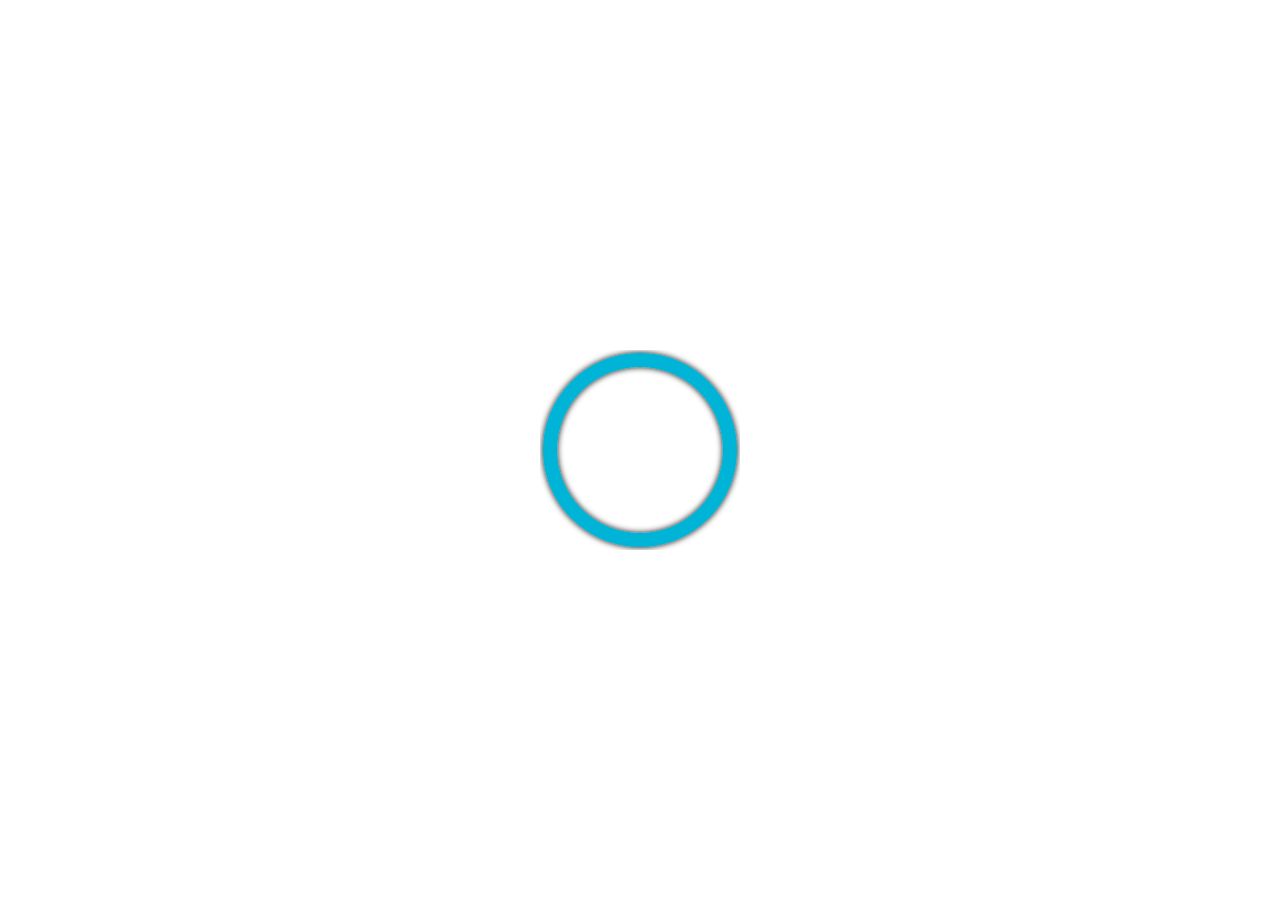
==== index.html @ c0bdaa7f "first commit" ====
<!DOCTYPE html>
<html lang="en">
<head>
    <meta charset="UTF-8">
    <meta name="viewport" content="width=device-width, initial-scale=1.0">
    <title>Loading</title>
    <style>
        /* From Uiverse.io by nima-mollazadeh */ 
.loader {
  width: 200px;
  height: 200px;
  position: absolute;
  top: 50%;
  left: 50%;
  transform: translate(-50%, -50%);
}

@keyframes animation {
  0% {
    stroke-dasharray: 1 98;
    stroke-dashoffset: -105;
  }
  50% {
    stroke-dasharray: 80 10;
    stroke-dashoffset: -160;
  }
  100% {
    stroke-dasharray: 1 98;
    stroke-dashoffset: -300;
  }
}

#spinner {
  transform-origin: center;
  animation-name: animation;
  animation-duration: 1.2s;
  animation-timing-function: cubic-bezier;
  animation-iteration-count: infinite;
}

    </style>
</head>
<body>
    <!-- From Uiverse.io by nima-mollazadeh --> 
<div class="loader">
    <svg viewBox="0 0 100 100">
      <defs>
        <filter id="shadow">
          <fedropshadow
            flood-color="#000"
            stdDeviation="1.5"
            dy="0"
            dx="0"
          ></fedropshadow>
        </filter>
      </defs>
      <circle
        r="45"
        cy="50"
        cx="50"
        style="fill:transparent;stroke:#00b4d8;stroke-width: 7px;stroke-linecap: round;filter:url(#shadow);"
        id="spinner"
      ></circle>
    </svg>
  </div>  
</body>
</html>
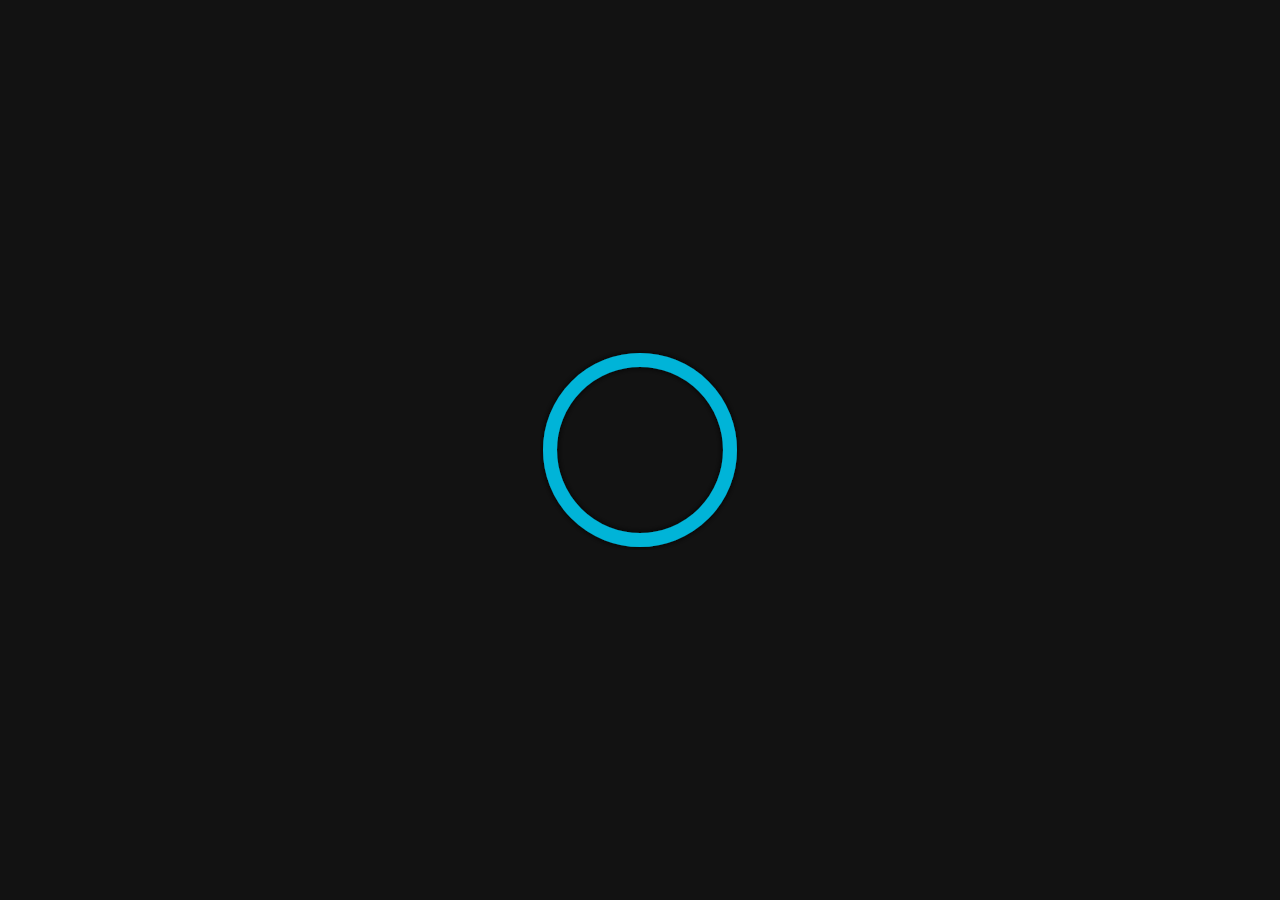
==== commit 85b2aee4: "Update index.html" ====
--- a/index.html
+++ b/index.html
@@ -6,6 +6,12 @@
     <title>Loading</title>
     <style>
         /* From Uiverse.io by nima-mollazadeh */ 
+body {
+        background-color: #121212; /* Dark theme background */
+        color: #ffffff; /*  text is visible on dark background */
+        margin: 0;
+        padding: 0;
+    }
 .loader {
   width: 200px;
   height: 200px;
@@ -64,4 +70,4 @@
     </svg>
   </div>  
 </body>
-</html>+</html>
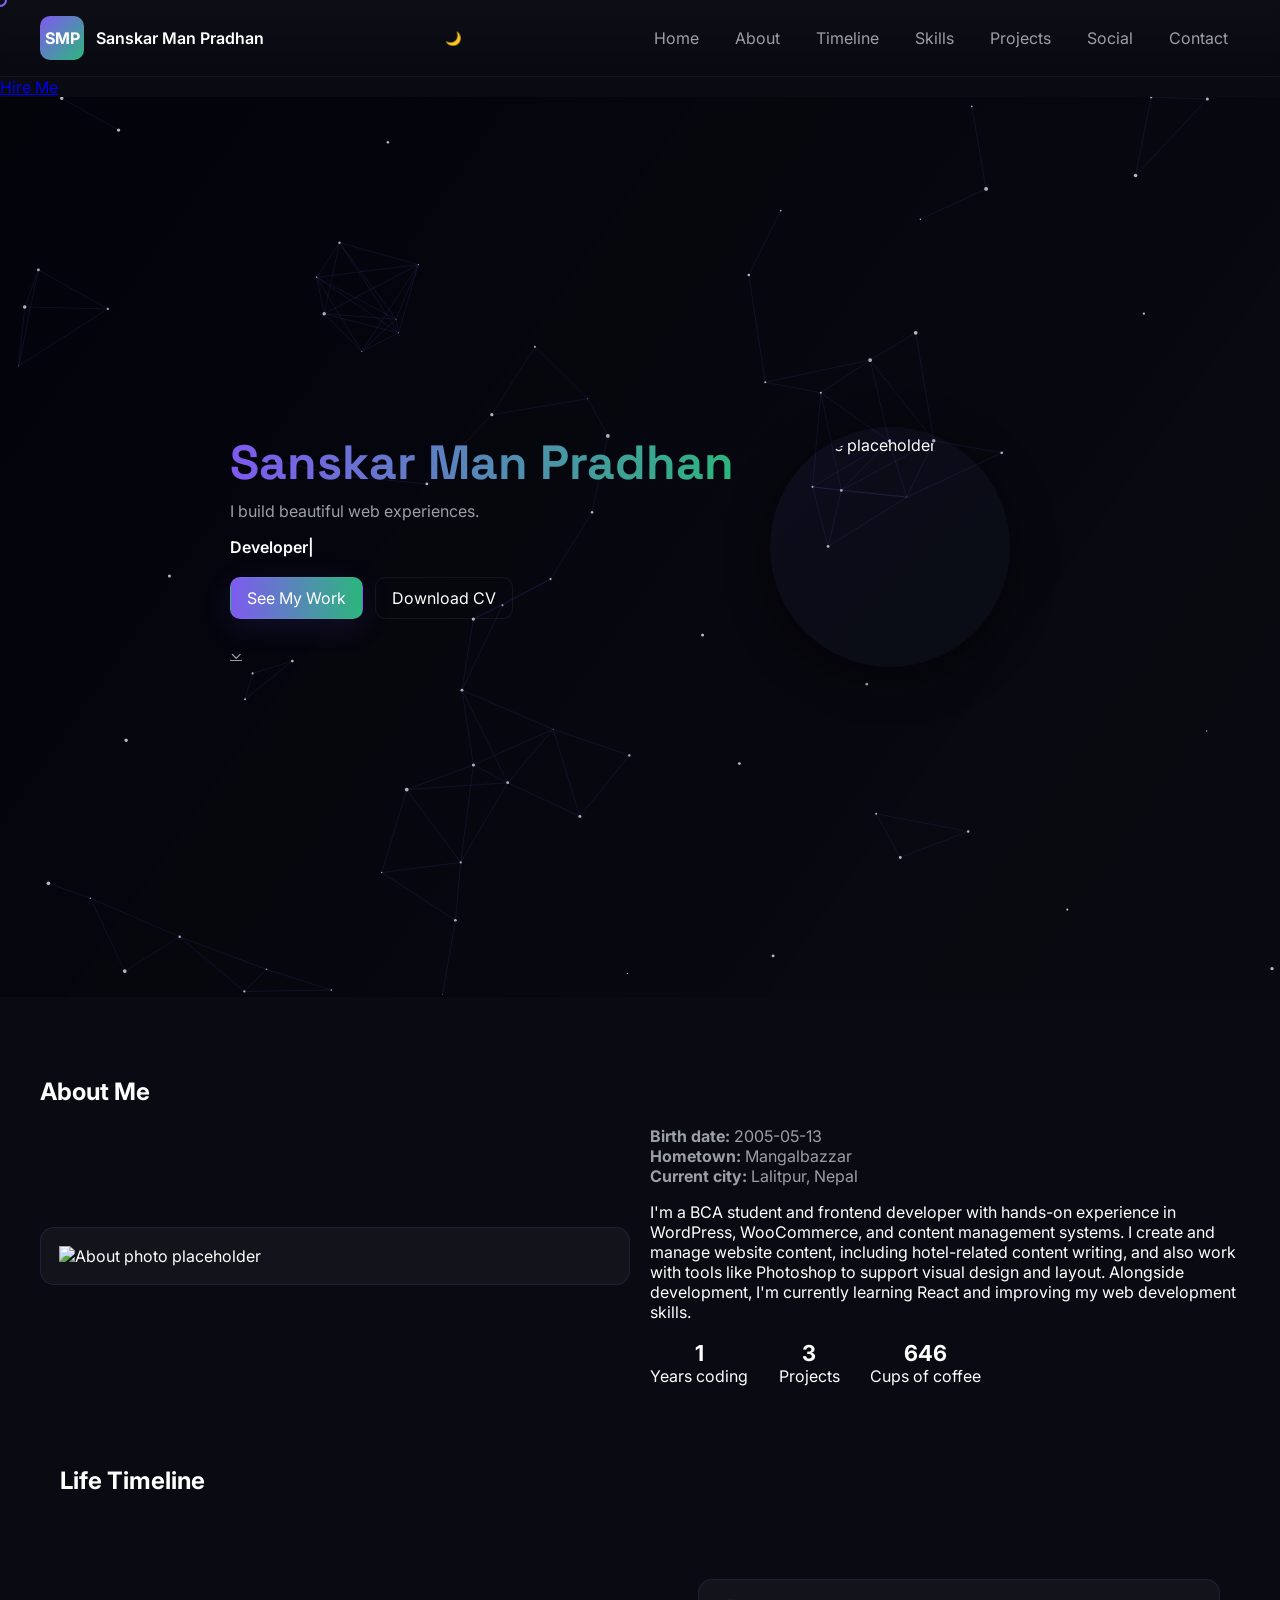
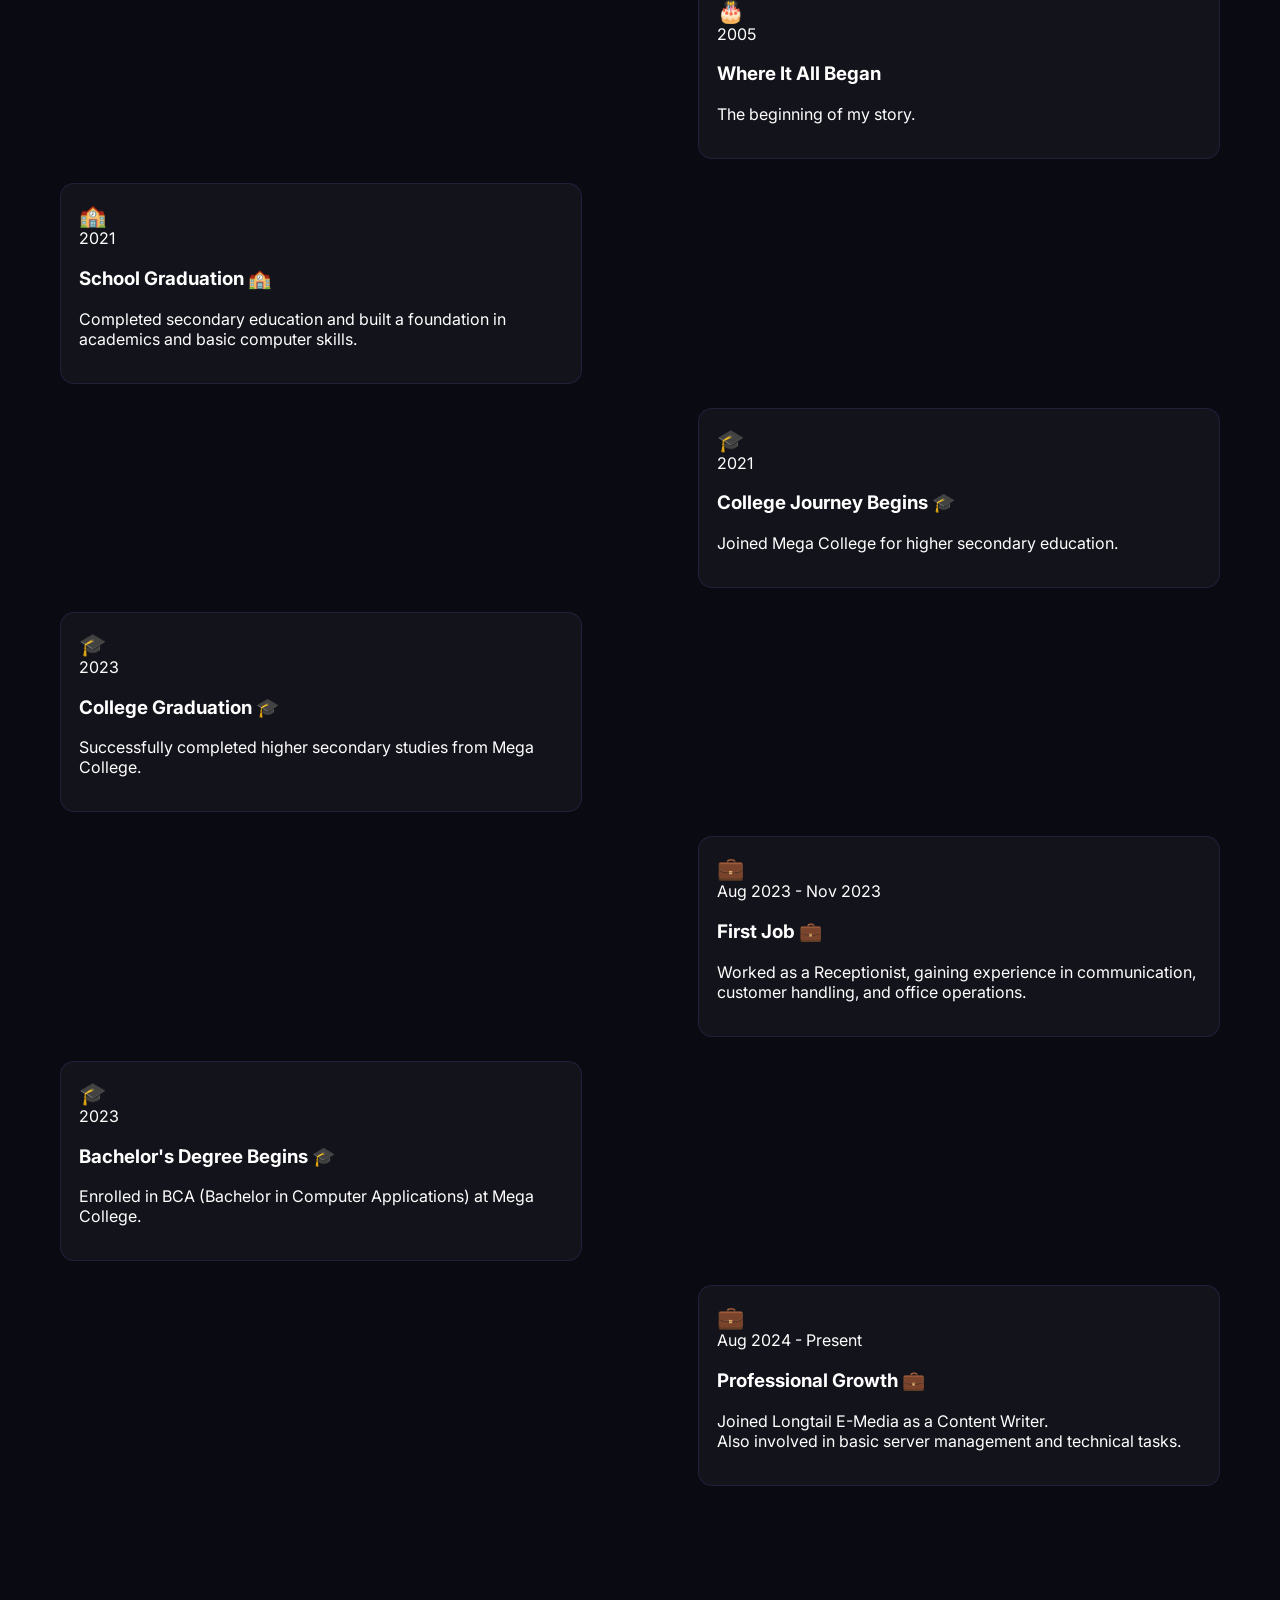
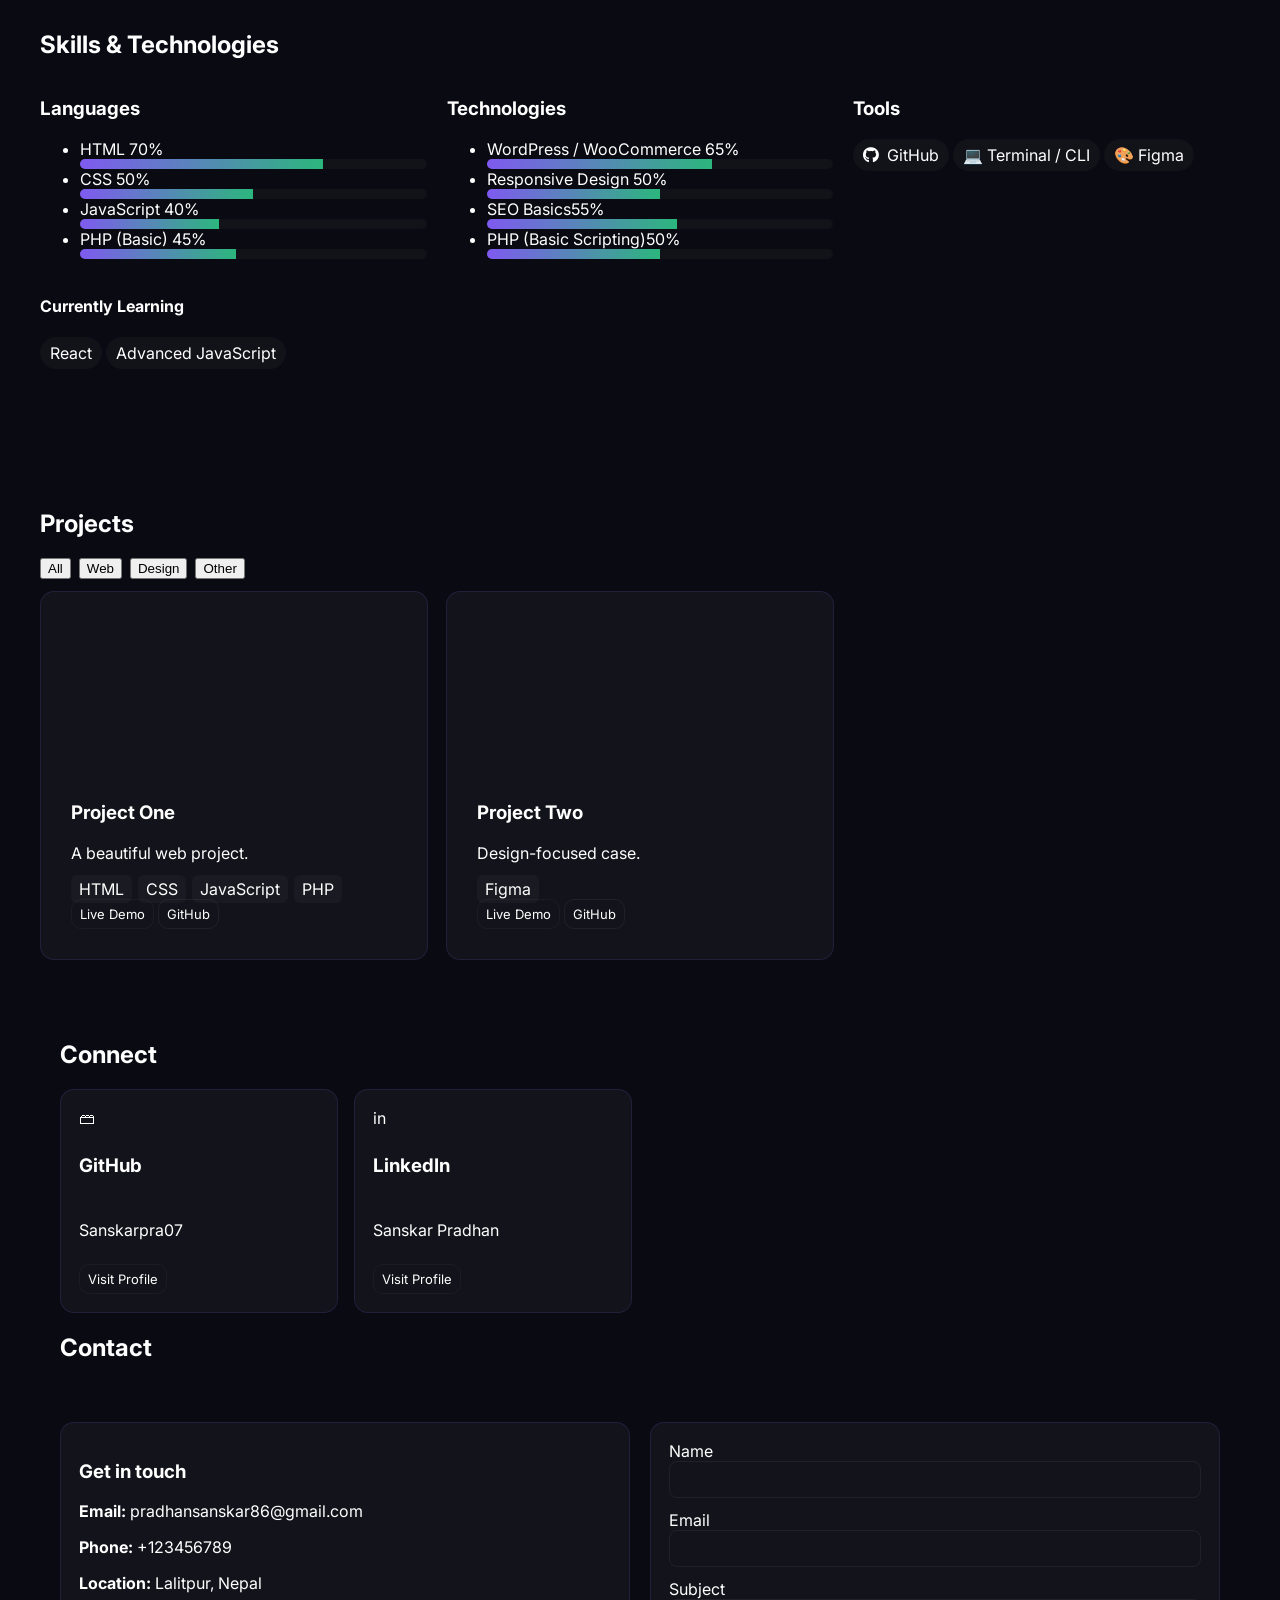
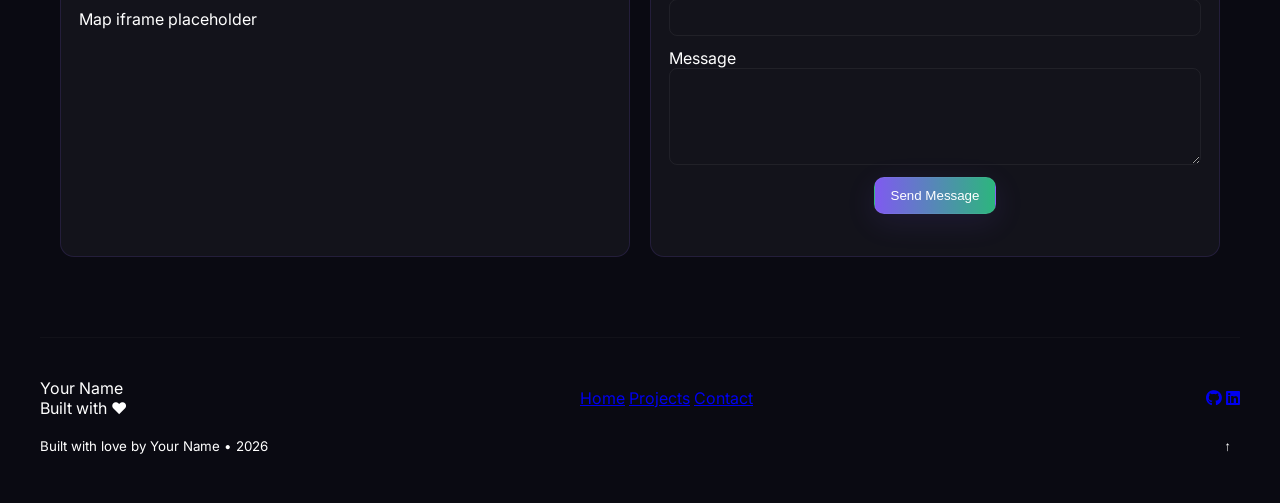
==== commit ea707189: "first commit" ====
--- a/index.html
+++ b/index.html
@@ -1,73 +1,452 @@
-<!DOCTYPE html>
+<!doctype html>
 <html lang="en">
 <head>
-    <meta charset="UTF-8">
-    <meta name="viewport" content="width=device-width, initial-scale=1.0">
-    <title>Loading</title>
-    <style>
-        /* From Uiverse.io by nima-mollazadeh */ 
-body {
-        background-color: #121212; /* Dark theme background */
-        color: #ffffff; /*  text is visible on dark background */
-        margin: 0;
-        padding: 0;
-    }
-.loader {
-  width: 200px;
-  height: 200px;
-  position: absolute;
-  top: 50%;
-  left: 50%;
-  transform: translate(-50%, -50%);
-}
-
-@keyframes animation {
-  0% {
-    stroke-dasharray: 1 98;
-    stroke-dashoffset: -105;
-  }
-  50% {
-    stroke-dasharray: 80 10;
-    stroke-dashoffset: -160;
-  }
-  100% {
-    stroke-dasharray: 1 98;
-    stroke-dashoffset: -300;
-  }
-}
-
-#spinner {
-  transform-origin: center;
-  animation-name: animation;
-  animation-duration: 1.2s;
-  animation-timing-function: cubic-bezier;
-  animation-iteration-count: infinite;
-}
-
-    </style>
+	<meta charset="utf-8" />
+	<meta name="viewport" content="width=device-width, initial-scale=1" />
+	<title>Portfolio — Sanskar Man Pradhan</title>
+	<meta name="description" content="Personal portfolio — replace with your own description" />
+	<!-- Google Fonts -->
+	<link rel="preconnect" href="https://fonts.googleapis.com">
+	<link rel="preconnect" href="https://fonts.gstatic.com" crossorigin>
+	<link href="https://fonts.googleapis.com/css2?family=Inter:wght@300;400;600;700&family=Space+Grotesk:wght@600;700&display=swap" rel="stylesheet">
+	<!-- Font Awesome (icons) -->
+	<link rel="stylesheet" href="https://cdnjs.cloudflare.com/ajax/libs/font-awesome/6.5.0/css/all.min.css" integrity="" crossorigin="anonymous" />
+	<!-- Main stylesheet -->
+	<link rel="stylesheet" href="css/style.css">
+	<meta name="theme-color" content="#0a0a12">
 </head>
-<body>
-    <!-- From Uiverse.io by nima-mollazadeh --> 
-<div class="loader">
-    <svg viewBox="0 0 100 100">
-      <defs>
-        <filter id="shadow">
-          <fedropshadow
-            flood-color="#000"
-            stdDeviation="1.5"
-            dy="0"
-            dx="0"
-          ></fedropshadow>
-        </filter>
-      </defs>
-      <circle
-        r="45"
-        cy="50"
-        cx="50"
-        style="fill:transparent;stroke:#00b4d8;stroke-width: 7px;stroke-linecap: round;filter:url(#shadow);"
-        id="spinner"
-      ></circle>
-    </svg>
-  </div>  
+<body class="theme-dark">
+	<!-- Skip link for accessibility -->
+	<a class="skip-link" href="#main">Skip to main content</a>
+
+	<!-- Page loader: animated logo -->
+	<!-- TODO: Replace logo animation if desired -->
+	<div id="page-loader" aria-hidden="false">
+		<div class="loader-inner">
+			<div class="logo">SMP</div>
+			<div class="loader-dot"></div>
+		</div>
+	</div>
+
+	<!-- Top scroll progress bar -->
+	<div id="scroll-progress" aria-hidden="true"></div>
+
+	<!-- === NAVBAR === -->
+	<!-- HTML comment placeholders below show text to replace -->
+	<header id="site-header" class="nav-blur" role="banner">
+		<nav class="navbar container" aria-label="Primary navigation">
+			<a href="#home" class="brand" aria-label="Homepage">
+				<span class="brand-initials">SMP</span>
+				<span class="brand-name">Sanskar Man Pradhan</span>
+			</a>
+			<button id="theme-toggle" class="icon-btn" aria-label="Toggle theme">🌙</button>
+			<button id="hamburger" class="hamburger" aria-label="Open menu" aria-expanded="false">
+				<span></span><span></span><span></span>
+			</button>
+			<ul class="nav-links" id="nav-links">
+				<li><a href="#home">Home</a></li>
+				<li><a href="#about">About</a></li>
+				<li><a href="#timeline">Timeline</a></li>
+				<li><a href="#skills">Skills</a></li>
+				<li><a href="#projects">Projects</a></li>
+				<li><a href="#social">Social</a></li>
+				<li><a href="#contact">Contact</a></li>
+			</ul>
+		</nav>
+	</header>
+
+	<!-- Floating hire-me button -->
+	<a id="hire-me" class="hire-me" href="#contact" aria-label="Hire me">Hire Me</a>
+
+	<!-- Custom cursor elements (desktop only) -->
+	<div id="cursor" aria-hidden="true"></div>
+	<div id="cursor-trail" aria-hidden="true"></div>
+
+	<!-- === HERO SECTION === -->
+	<main id="main">
+	<section id="home" class="hero-section" aria-labelledby="hero-heading">
+		<!-- Canvas background for particles/constellation -->
+		<canvas id="bg-canvas" aria-hidden="true"></canvas>
+
+		<div class="hero-inner container">
+			<div class="hero-left">
+				<h1 id="hero-heading" class="hero-title">
+					<span class="gradient-text">Sanskar Man Pradhan</span>
+				</h1>
+				<p class="hero-tagline">
+					I build beautiful web experiences.
+				</p>
+
+				<div class="typewriter" aria-hidden="false">
+					<span id="typewriter-text"></span><span class="cursor-blink">|</span>
+					<!-- TODO: Replace rotating taglines in js/main.js -->
+				</div>
+
+				<div class="hero-ctas">
+					<a class="btn primary" href="#projects">See My Work</a>
+					<a class="btn ghost" href="assets/CV-placeholder.pdf" download>Download CV</a>
+				</div>
+
+				<a href="#about" class="scroll-down" aria-label="Scroll down">
+					<span class="chev">⌄</span>
+				</a>
+			</div>
+
+			<aside class="hero-right">
+				<div class="profile-photo" role="img" aria-label="Profile photo">
+					<img src="assets/profile-photo.jpg" alt="Profile placeholder" loading="lazy" width="240" height="240">
+				</div>
+			</aside>
+		</div>
+	</section>
+
+	<!-- === ABOUT ME === -->
+	<!-- Add a comment above this section to indicate placeholders -->
+	<section id="about" class="about-section container fade-in-up" aria-labelledby="about-heading">
+		<!-- ABOUT SECTION -->
+		<h2 id="about-heading">About Me</h2>
+		<div class="about-grid">
+			<div class="about-photo glass">
+				<img src="assets/about-photo.jpg" alt="About photo placeholder" loading="lazy" width="400" height="400">
+			</div>
+			<div class="about-content">
+				<ul class="about-meta">
+					<li><strong>Birth date:</strong> 2005-05-13</li>
+					<li><strong>Hometown:</strong> Mangalbazzar</li>
+					<li><strong>Current city:</strong> Lalitpur, Nepal</li>
+				</ul>
+				<p class="about-paragraph">
+					I'm a BCA student and frontend developer with hands-on experience in WordPress, WooCommerce, and content management systems. I create and manage website content, including hotel-related content writing, and also work with tools like Photoshop to support visual design and layout. Alongside development, I'm currently learning React and improving my web development skills.
+				</p>
+
+				<div class="fun-facts">
+					<div class="stat">
+						<div class="count" data-target="1">0</div>
+						<div class="label">Years coding</div>
+					</div>
+					<div class="stat">
+						<div class="count" data-target="3">0</div>
+						<div class="label">Projects</div>
+					</div>
+					<div class="stat">
+						<div class="count" data-target="999">0</div>
+						<div class="label">Cups of coffee</div>
+					</div>
+				</div>
+			</div>
+		</div>
+	</section>
+
+	<!-- === LIFE TIMELINE === -->
+	<section id="timeline" class="timeline-section container fade-in-up" aria-labelledby="timeline-heading">
+		<h2 id="timeline-heading">Life Timeline</h2>
+		<div class="timeline">
+			<!-- Each .timeline-item alternates left/right -->
+			<div class="timeline-line" aria-hidden="true"></div>
+
+			<article class="timeline-item left">
+				<div class="timeline-card glass">
+					<div class="icon">🎂</div>
+					<time>2005</time>
+					<h3>Where It All Began</h3>
+					<p>The beginning of my story.</p>
+				</div>
+			</article>
+
+			<article class="timeline-item right">
+				<div class="timeline-card glass">
+					<div class="icon">🏫</div>
+					<time>2021</time>
+					<h3>School Graduation 🏫</h3>
+					<p>Completed secondary education and built a foundation in academics and basic computer skills.</p>
+				</div>
+			</article>
+
+			<article class="timeline-item left">
+				<div class="timeline-card glass">
+					<div class="icon">🎓</div>
+					<time>2021</time>
+					<h3>College Journey Begins 🎓</h3>
+					<p>Joined Mega College for higher secondary education.</p>
+				</div>
+			</article>
+
+			<article class="timeline-item right">
+				<div class="timeline-card glass">
+					<div class="icon">🎓</div>
+					<time>2023</time>
+					<h3>College Graduation 🎓</h3>
+					<p>Successfully completed higher secondary studies from Mega College.</p>
+				</div>
+			</article>
+
+			<article class="timeline-item left">
+				<div class="timeline-card glass">
+					<div class="icon">💼</div>
+					<time>Aug 2023 - Nov 2023</time>
+					<h3>First Job 💼</h3>
+					<p>Worked as a Receptionist, gaining experience in communication, customer handling, and office operations.</p>
+				</div>
+			</article>
+
+			<article class="timeline-item right">
+				<div class="timeline-card glass">
+					<div class="icon">🎓</div>
+					<time>2023</time>
+					<h3>Bachelor's Degree Begins 🎓</h3>
+					<p>Enrolled in BCA (Bachelor in Computer Applications) at Mega College.</p>
+				</div>
+			</article>
+
+			<article class="timeline-item left">
+				<div class="timeline-card glass">
+					<div class="icon">💼</div>
+					<time>Aug 2024 - Present</time>
+					<h3>Professional Growth 💼</h3>
+					<p>Joined Longtail E-Media as a Content Writer.<br />
+Also involved in basic server management and technical tasks.</p>
+				</div>
+			</article>
+		</div>
+	</section>
+
+	<!-- === SKILLS & TECHNOLOGIES === -->
+	<section id="skills" class="skills-section container fade-in-up" aria-labelledby="skills-heading">
+	<h2 id="skills-heading">Skills & Technologies</h2>
+
+	<div class="skills-grid">
+		<!-- Languages -->
+		<div class="skills-group">
+			<h3>Languages</h3>
+			<ul class="skill-list">
+				<li>
+					<div class="skill-name">HTML <span class="skill-percent">70%</span></div>
+					<div class="skill-bar" data-percent="70"><div class="skill-bar-fill"></div></div>
+				</li>
+				<li>
+					<div class="skill-name">CSS <span class="skill-percent">50%</span></div>
+					<div class="skill-bar" data-percent="50"><div class="skill-bar-fill"></div></div>
+				</li>
+				<li>
+					<div class="skill-name">JavaScript <span class="skill-percent">40%</span></div>
+					<div class="skill-bar" data-percent="40"><div class="skill-bar-fill"></div></div>
+				</li>
+				<li>
+					<div class="skill-name">PHP (Basic) <span class="skill-percent">45%</span></div>
+					<div class="skill-bar" data-percent="45"><div class="skill-bar-fill"></div></div>
+				</li>
+			</ul> 
+		</div>
+
+		<!-- Technologies -->
+		<div class="skills-group">
+			<h3>Technologies</h3>
+			<ul class="skill-list">
+				<li>
+					<div class="skill-name">WordPress / WooCommerce <span class="skill-percent">65%</span></div>
+					<div class="skill-bar" data-percent="65"><div class="skill-bar-fill"></div></div>
+				</li>
+				<li>
+					<div class="skill-name">Responsive Design <span class="skill-percent">50%</span></div>
+					<div class="skill-bar" data-percent="50"><div class="skill-bar-fill"></div></div>
+				</li>
+				<li>
+					<div class="skill-name">SEO Basics<span class="skill-percent">55%</span></div>
+					<div class="skill-bar" data-percent="55"><div class="skill-bar-fill"></div></div>
+				</li>
+				<li>
+					<div class="skill-name">PHP (Basic Scripting)<span class="skill-percent">50%</span></div>
+					<div class="skill-bar" data-percent="50"><div class="skill-bar-fill"></div></div>
+				</li>
+			</ul>
+		</div>
+
+		<!-- Tools -->
+		<div class="skills-group">
+			<h3>Tools</h3>
+			<div class="tool-badges">
+				<span class="badge"><i class="fa-brands fa-github"></i> GitHub</span>
+				<span class="badge">💻 Terminal / CLI</span>
+				<span class="badge">🎨 Figma</span>
+			</div>
+		</div>
+	</div>
+
+	<!-- Learning -->
+	<div class="learning-row">
+		<h4>Currently Learning</h4>
+		<div class="learning-badges">
+			<span class="badge learning">React</span>
+			<span class="badge learning">Advanced JavaScript</span>
+		</div>
+	</div>
+</section>
+
+	<!-- === PROJECTS / WORK === -->
+	<section id="projects" class="projects-section container fade-in-up" aria-labelledby="projects-heading">
+		<h2 id="projects-heading">Projects</h2>
+		<div class="project-filters">
+			<button class="filter active" data-filter="all">All</button>
+			<button class="filter" data-filter="web">Web</button>
+			<button class="filter" data-filter="design">Design</button>
+			<button class="filter" data-filter="other">Other</button>
+		</div>
+		<div class="projects-grid">
+			<!-- Project card template -->
+			<article class="project-card glass" data-category="web">
+				<div class="thumb" style="background-image: url('assets/thumb1.jpg')" role="img" aria-label="Project thumbnail"></div>
+				<div class="project-body">
+					<h3>Project One</h3>
+					<p>A beautiful web project.</p>
+					<div class="tags"><span class="tag">HTML</span><span class="tag">CSS</span><span class="tag">JavaScript</span><span class="tag">PHP</span></div>
+					<div class="project-ctas">
+						<a class="btn small" href="#">Live Demo</a>
+						<a class="btn small ghost" href="#">GitHub</a>
+					</div>
+				</div>
+			</article>
+			<article class="project-card glass" data-category="design">
+				<div class="thumb" style="background-image: url('assets/thumb2.jpg')" role="img" aria-label="Project thumbnail"></div>
+				<div class="project-body">
+					<h3>Project Two</h3>
+					<p>Design-focused case.</p>
+					<div class="tags"><span class="tag">Figma</span></div>
+					<div class="project-ctas">
+						<a class="btn small" href="#">Live Demo</a>
+						<a class="btn small ghost" href="#">GitHub</a>
+					</div>
+				</div>
+			</article>
+			<!-- <article class="project-card glass" data-category="web">
+				<div class="thumb" style="background-image: url('assets/thumb3.jpg')" role="img" aria-label="Project thumbnail"></div>
+				<div class="project-body">
+					<h3>Project Three</h3>
+					<p>A cool interactive app.</p>
+					<div class="tags"><span class="tag">JS</span></div>
+					<div class="project-ctas">
+						<a class="btn small" href="#">Live Demo</a>
+						<a class="btn small ghost" href="#">GitHub</a>
+					</div>
+				</div>
+			</article> -->
+		</div>
+	</section>
+
+	<!-- === SOCIAL MEDIA & LINKS === -->
+	<section id="social" class="social-section container fade-in-up" aria-labelledby="social-heading">
+		<h2 id="social-heading">Connect</h2>
+		<div class="social-grid">
+			<article class="social-card glass">
+				<div class="icon">&#x1F5C3;</div>
+				<h3>GitHub</h3>
+				<p>Sanskarpra07</p>
+				<a class="btn small" href="https://github.com/Sanskarpra07" target="_blank">Visit Profile</a>
+			</article>
+			<article class="social-card glass">
+				<div class="icon">in</div>
+				<h3>LinkedIn</h3>
+				<p>Sanskar Pradhan</p>
+				<a class="btn small" href="https://www.linkedin.com/in/sanskar-pradhan-246622282/">Visit Profile</a>
+			</article>
+			<!-- <article class="social-card glass">
+				<div class="icon">🐦</div>
+				<h3>Twitter/X</h3>
+				<p>@yourhandle</p>
+				<a class="btn small" href="#">Visit Profile</a>
+			</article> -->
+			<!-- <article class="social-card glass qr">
+				<div class="qr-placeholder">QR</div>
+				<h3>Scan to connect</h3>
+				<p>Open QR with your phone.</p>
+			</article> -->
+		</div>
+	</section>
+
+	<!-- === TESTIMONIALS === -->
+	<!-- <section id="testimonials" class="testimonials-section container fade-in-up" aria-labelledby="testimonials-heading">
+		<h2 id="testimonials-heading">Testimonials</h2>
+		<div class="carousel" aria-roledescription="carousel">
+			<div class="slides">
+				<div class="slide active glass">
+					<p class="quote">“An amazing collaborator.”</p>
+					<div class="who">— Jane Doe, Designer</div>
+				</div>
+				<div class="slide glass">
+					<p class="quote">“Reliable and talented.”</p>
+					<div class="who">— John Smith, CTO</div>
+				</div>
+				<div class="slide glass">
+					<p class="quote">“Delivers exceptional results.”</p>
+					<div class="who">— Alex Lee, PM</div>
+				</div>
+			</div>
+			<div class="carousel-dots" role="tablist"></div>
+		</div>
+	</section> -->
+
+	<!-- === CONTACT SECTION === -->
+	<section id="contact" class="contact-section container fade-in-up" aria-labelledby="contact-heading">
+		<h2 id="contact-heading">Contact</h2>
+		<div class="contact-grid">
+			<div class="contact-details glass">
+				<h3>Get in touch</h3>
+				<p><strong>Email:</strong> pradhansanskar86@gmail.com</p>
+				<p><strong>Phone:</strong> +123456789</p>
+				<p><strong>Location:</strong> Lalitpur, Nepal</p>
+				<div class="map-placeholder"> Map iframe placeholder</div>
+			</div>
+
+			<form id="contact-form" class="contact-form glass" novalidate>
+				<div class="form-row">
+					<label for="name">Name</label>
+					<input id="name" name="name" type="text" required>
+				</div>
+				<div class="form-row">
+					<label for="email">Email</label>
+					<input id="email" name="email" type="email" required>
+				</div>
+				<div class="form-row">
+					<label for="subject">Subject</label>
+					<input id="subject" name="subject" type="text">
+				</div>
+				<div class="form-row">
+					<label for="message">Message</label>
+					<textarea id="message" name="message" rows="5" required></textarea>
+				</div>
+				<div class="form-row form-actions">
+					<button type="submit" class="btn primary">Send Message</button>
+					<div id="form-status" role="status" aria-live="polite"></div>
+				</div>
+			</form>
+		</div>
+	</section>
+
+	<!-- === FOOTER === -->
+	<footer class="site-footer container" role="contentinfo">
+		<div class="footer-inner">
+			<div>
+				<div class="brand-footer">Your Name</div>
+				<div class="tagline">Built with ❤️</div>
+			</div>
+			<nav class="footer-nav" aria-label="Footer">
+				<a href="#home">Home</a>
+				<a href="#projects">Projects</a>
+				<a href="#contact">Contact</a>
+			</nav>
+			<div class="social-row">
+				<a href="#" aria-label="GitHub"><i class="fa-brands fa-github"></i></a>
+				<a href="#" aria-label="LinkedIn"><i class="fa-brands fa-linkedin"></i></a>
+			</div>
+		</div>
+		<div class="footer-bottom">
+			<small>Built with love by <!-- REPLACE: Your Name -->Your Name • <span id="year"></span></small>
+			<button id="back-to-top" class="icon-btn" aria-label="Back to top">↑</button>
+		</div>
+	</footer>
+
+	</main>
+
+	<!-- Scripts -->
+	<script src="js/main.js" defer></script>
 </body>
 </html>
--- a/css/style.css
+++ b/css/style.css
@@ -0,0 +1,167 @@
+/* === VARIABLES & BASE === */
+:root{
+  --bg:#0a0a12; /* deep space dark */
+  --accent-violet:#7f5af0; /* electric violet */
+  --accent-cyan:#2cb67d; /* neon cyan */
+  --muted:#9aa0a6;
+  --glass-bg: rgba(255,255,255,0.04);
+  --glass-border: rgba(127,90,240,0.15);
+  --text:#ffffff;
+  --radius:14px;
+  --container-max:1200px;
+  --space-sm:8px;
+  --space-md:16px;
+  --space-lg:32px;
+  --font-sans: 'Inter', system-ui, -apple-system, 'Segoe UI', Roboto, 'Helvetica Neue', Arial;
+  --font-head: 'Space Grotesk', var(--font-sans);
+}
+
+/* === RESET & LAYOUT === */
+*{box-sizing:border-box}
+html,body{height:100%}
+body{
+  margin:0;
+  font-family:var(--font-sans);
+  background:var(--bg);
+  color:var(--text);
+  -webkit-font-smoothing:antialiased;
+  -moz-osx-font-smoothing:grayscale;
+  scroll-behavior:smooth;
+}
+.container{max-width:var(--container-max);margin:0 auto;padding:0 20px}
+
+/* Accessibility skip link */
+.skip-link{position:absolute;left:-9999px;top:auto;width:1px;height:1px;overflow:hidden}
+.skip-link:focus{left:10px;top:10px;width:auto;height:auto;padding:8px 12px;background:#fff;color:#000;border-radius:6px}
+
+/* === PAGE LOADER === */
+#page-loader{position:fixed;inset:0;display:flex;align-items:center;justify-content:center;background:var(--bg);z-index:9999;transition:opacity .4s ease;}
+#page-loader .logo{font-family:var(--font-head);font-size:28px;color:var(--accent-violet);padding:18px;border-radius:12px;background:linear-gradient(135deg,rgba(127,90,240,0.12),rgba(44,182,125,0.06));box-shadow:0 6px 30px rgba(127,90,240,0.08)}
+
+/* === PROGRESS BAR === */
+#scroll-progress{position:fixed;top:0;left:0;height:4px;background:linear-gradient(90deg,var(--accent-violet),var(--accent-cyan));width:0;z-index:9998}
+
+/* === NAVBAR === */
+.navbar{display:flex;align-items:center;justify-content:space-between;padding:16px 0;position:relative}
+.brand{display:flex;align-items:center;gap:12px;text-decoration:none;color:var(--text)}
+.brand-initials{width:44px;height:44px;border-radius:10px;display:inline-flex;align-items:center;justify-content:center;background:linear-gradient(135deg,var(--accent-violet),var(--accent-cyan));color:#fff;font-weight:700}
+.brand-name{font-weight:600}
+.nav-links{list-style:none;display:flex;gap:12px;margin:0;padding:0}
+.nav-links a{color:var(--muted);text-decoration:none;padding:8px 12px;border-radius:8px}
+.nav-links a:hover{color:var(--text);background:rgba(255,255,255,0.02)}
+.hamburger{display:none;background:none;border:none;cursor:pointer}
+.icon-btn{background:none;border:1px solid transparent;color:var(--text);padding:8px;border-radius:10px}
+
+/* Navbar glass blur on scroll */
+.nav-blur{backdrop-filter: blur(8px);background:linear-gradient(180deg, rgba(255,255,255,0.02), transparent);border-bottom:1px solid rgba(255,255,255,0.03);position:sticky;top:0;z-index:50}
+
+/* === HERO === */
+.hero-section{position:relative;min-height:100vh;display:flex;align-items:center}
+#bg-canvas{position:absolute;inset:0;width:100%;height:100%;z-index:0}
+.hero-inner{position:relative;z-index:2;display:flex;gap:36px;align-items:center;padding:80px 0}
+.hero-left{flex:1}
+.hero-right{width:280px}
+.hero-title{font-family:var(--font-head);font-size:48px;margin:0}
+.gradient-text{background:linear-gradient(90deg,var(--accent-violet),var(--accent-cyan));-webkit-background-clip:text;background-clip:text;color:transparent}
+.hero-tagline{color:var(--muted);margin-top:8px}
+.typewriter{margin-top:12px;font-weight:600}
+.cursor-blink{opacity:1;animation:blink 1s steps(2,start) infinite}
+@keyframes blink{50%{opacity:0}}
+.hero-ctas{display:flex;gap:12px;margin-top:20px}
+.btn{display:inline-block;padding:10px 16px;border-radius:10px;text-decoration:none;color:var(--text);border:1px solid rgba(255,255,255,0.04)}
+.btn.primary{background:linear-gradient(90deg,var(--accent-violet),var(--accent-cyan));box-shadow:0 8px 30px rgba(127,90,240,0.12)}
+.btn.ghost{background:transparent;border:1px solid rgba(255,255,255,0.06)}
+.scroll-down{display:inline-flex;margin-top:24px;color:var(--muted)}
+
+.profile-photo{width:240px;height:240px;border-radius:50%;padding:8px;background:linear-gradient(135deg, rgba(127,90,240,0.06), rgba(44,182,125,0.03));display:flex;align-items:center;justify-content:center;box-shadow:0 10px 40px rgba(0,0,0,0.6)}
+.profile-photo img{width:100%;height:100%;object-fit:cover;border-radius:50%;display:block}
+
+/* === GLASS MOOD === */
+.glass{background:var(--glass-bg);border:1px solid var(--glass-border);border-radius:var(--radius);padding:18px}
+
+/* === ABOUT === */
+.about-section{padding:60px 0}
+.about-grid{display:grid;grid-template-columns:1fr 1fr;gap:20px;align-items:center}
+.about-meta{list-style:none;padding:0;margin:0 0 12px 0;color:var(--muted)}
+.fun-facts{display:flex;gap:16px;margin-top:18px}
+.stat{min-width:90px;text-align:center}
+.count{font-size:22px;font-weight:700}
+
+/* === TIMELINE === */
+.timeline{position:relative;padding:40px 0}
+.timeline-line{position:absolute;left:50%;top:0;width:4px;background:linear-gradient(180deg,var(--accent-violet),var(--accent-cyan));height:0;border-radius:4px;transform:translateX(-50%)}
+.timeline-item{position:relative;margin:24px 0;display:flex}
+.timeline-item.left{justify-content:flex-end}
+.timeline-item.right{justify-content:flex-start}
+.timeline-card{width:45%;padding:18px}
+.timeline-card .icon{font-size:22px}
+
+/* === SKILLS === */
+.skills-section{padding:60px 0}
+.skills-grid{display:grid;grid-template-columns:repeat(3,1fr);gap:20px}
+.skill-bar{background:rgba(255,255,255,0.03);height:10px;border-radius:999px;overflow:hidden}
+.skill-bar-fill{height:100%;width:0;background:linear-gradient(90deg,var(--accent-violet),var(--accent-cyan));transition:width 1s ease}
+.badge{display:inline-flex;align-items:center;gap:8px;background:rgba(255,255,255,0.03);padding:6px 10px;border-radius:999px}
+
+/* === PROJECTS === */
+.projects-section{padding:60px 0}
+.project-filters{display:flex;gap:8px;margin-bottom:12px}
+.projects-grid{display:grid;grid-template-columns:repeat(3,1fr);gap:18px}
+.project-card{overflow:hidden;display:flex;flex-direction:column;transition:transform .25s ease,box-shadow .25s ease}
+.project-card:hover{transform:translateY(-8px);box-shadow:0 20px 60px rgba(127,90,240,0.12)}
+.thumb{height:160px;background-size:cover;background-position:center}
+.project-body{padding:12px}
+
+/* === SOCIAL GRID === */
+.social-grid{display:grid;grid-template-columns:repeat(4,1fr);gap:16px}
+.social-card{padding:18px;display:flex;flex-direction:column;align-items:flex-start;gap:8px}
+.qr-placeholder{width:100%;height:140px;border-radius:8px;background:linear-gradient(135deg,rgba(255,255,255,0.03),transparent);display:flex;align-items:center;justify-content:center}
+
+/* === TESTIMONIALS === */
+.carousel{position:relative}
+.slides{display:flex;gap:16px;overflow:hidden}
+.slide{min-width:100%;padding:20px}
+.carousel-dots{display:flex;gap:8px;justify-content:center;margin-top:12px}
+
+/* === CONTACT === */
+.contact-grid{display:grid;grid-template-columns:1fr 1fr;gap:20px;padding:40px 0}
+.contact-form .form-row{margin-bottom:12px;display:flex;flex-direction:column}
+.contact-form input,.contact-form textarea{background:transparent;border:1px solid rgba(255,255,255,0.06);padding:10px;border-radius:8px;color:var(--text)}
+.form-actions{display:flex;gap:12px;align-items:center}
+
+/* === FOOTER === */
+.site-footer{padding:40px 0;margin-top:40px;border-top:1px solid rgba(255,255,255,0.03)}
+.footer-inner{display:flex;justify-content:space-between;align-items:center;gap:12px}
+.footer-bottom{display:flex;justify-content:space-between;align-items:center;margin-top:12px}
+
+/* === CURSOR & TRAIL === */
+#cursor{position:fixed;top:0;left:0;width:14px;height:14px;border-radius:50%;transform:translate(-50%,-50%);pointer-events:none;z-index:9999;background:transparent;border:2px solid var(--accent-violet);mix-blend-mode:screen}
+#cursor-trail{position:fixed;pointer-events:none;z-index:9998}
+
+/* === RESPONSIVE - MOBILE FIRST === */
+@media(min-width:700px){
+  .hamburger{display:none}
+}
+@media(max-width:899px){
+  .nav-links{display:none}
+  .hamburger{display:inline-flex}
+  .about-grid{grid-template-columns:1fr}
+  .projects-grid{grid-template-columns:repeat(2,1fr)}
+  .social-grid{grid-template-columns:repeat(2,1fr)}
+}
+@media(max-width:599px){
+  .projects-grid{grid-template-columns:1fr}
+  .skills-grid{grid-template-columns:1fr}
+  .hero-inner{flex-direction:column}
+  .hero-right{width:180px}
+}
+
+/* === ANIMATIONS (scroll fade-in) === */
+.fade-in-up{opacity:0;transform:translateY(12px);transition:opacity .6s ease,transform .6s ease}
+.in-view{opacity:1;transform:none}
+
+/* small helpers */
+.small{font-size:13px;padding:6px 8px}
+.tag{background:rgba(255,255,255,0.03);padding:4px 8px;border-radius:6px;margin-right:6px}
+
+/* end of file */
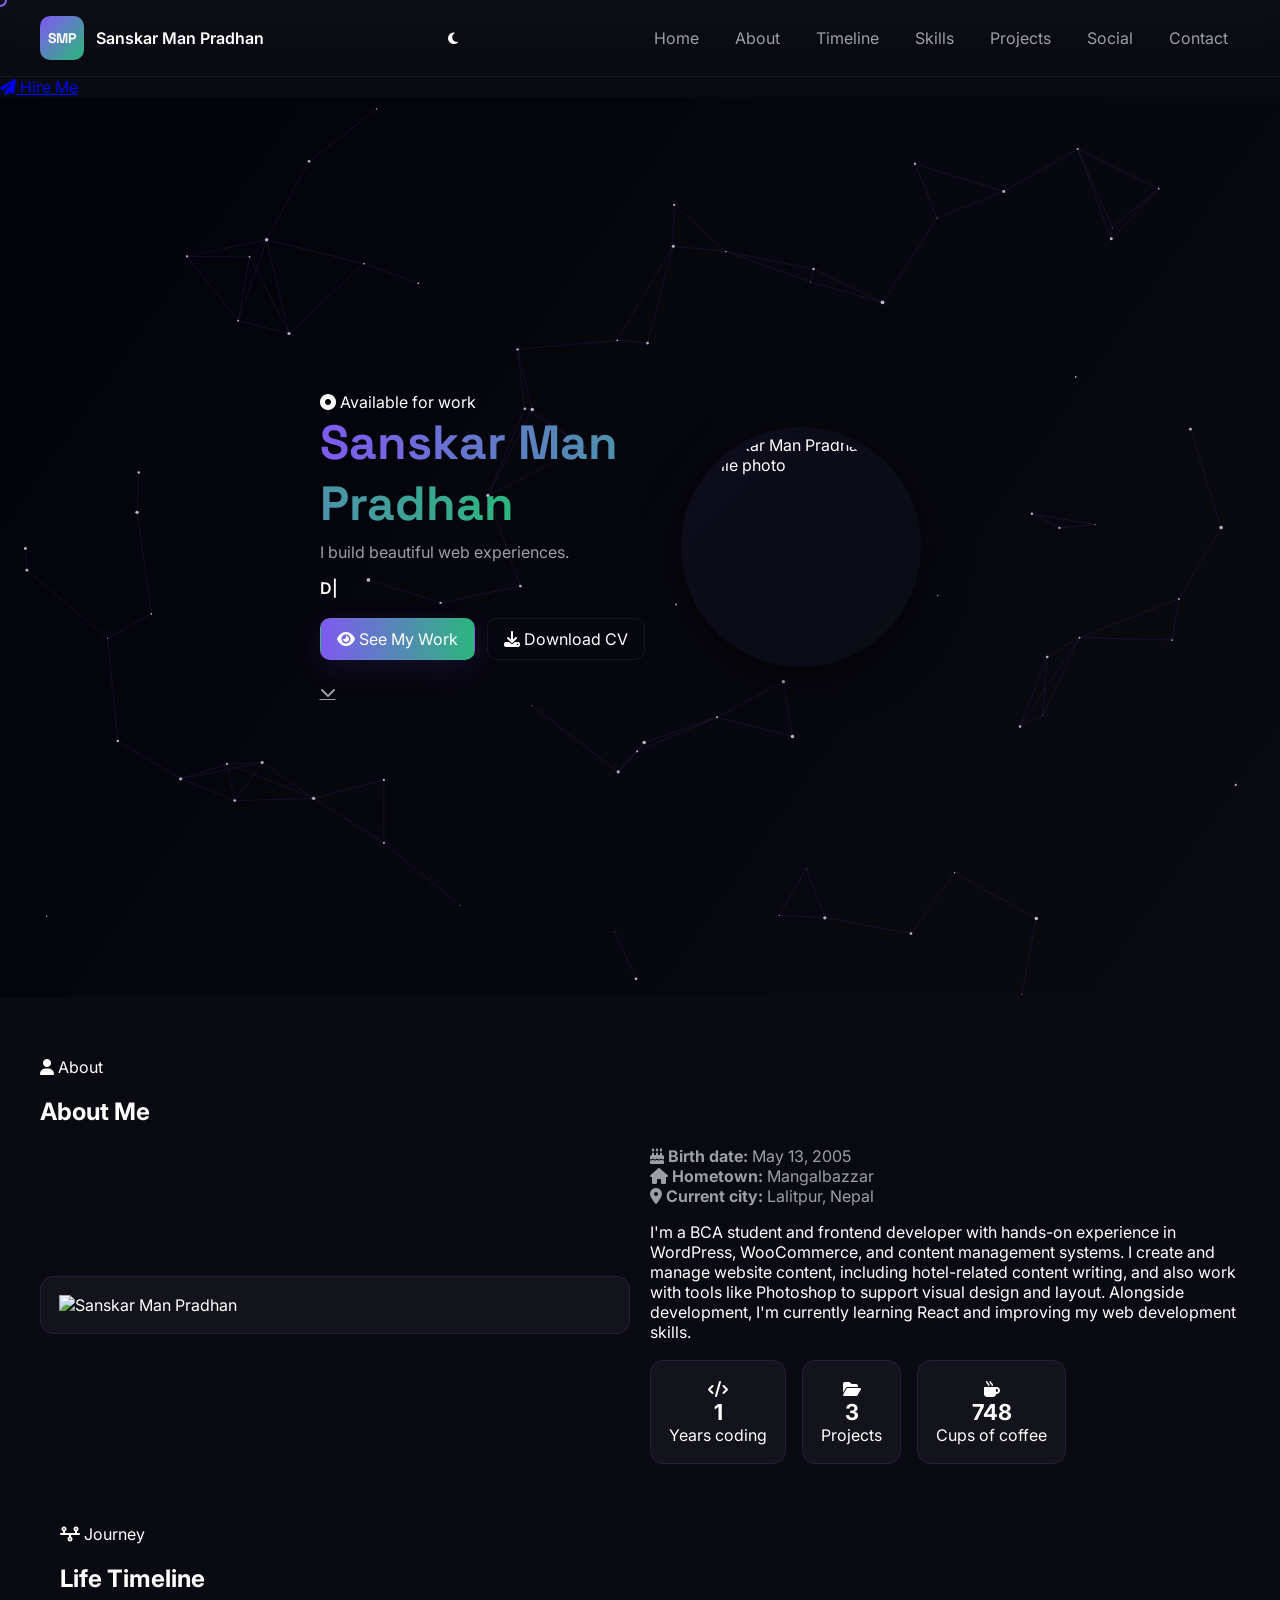
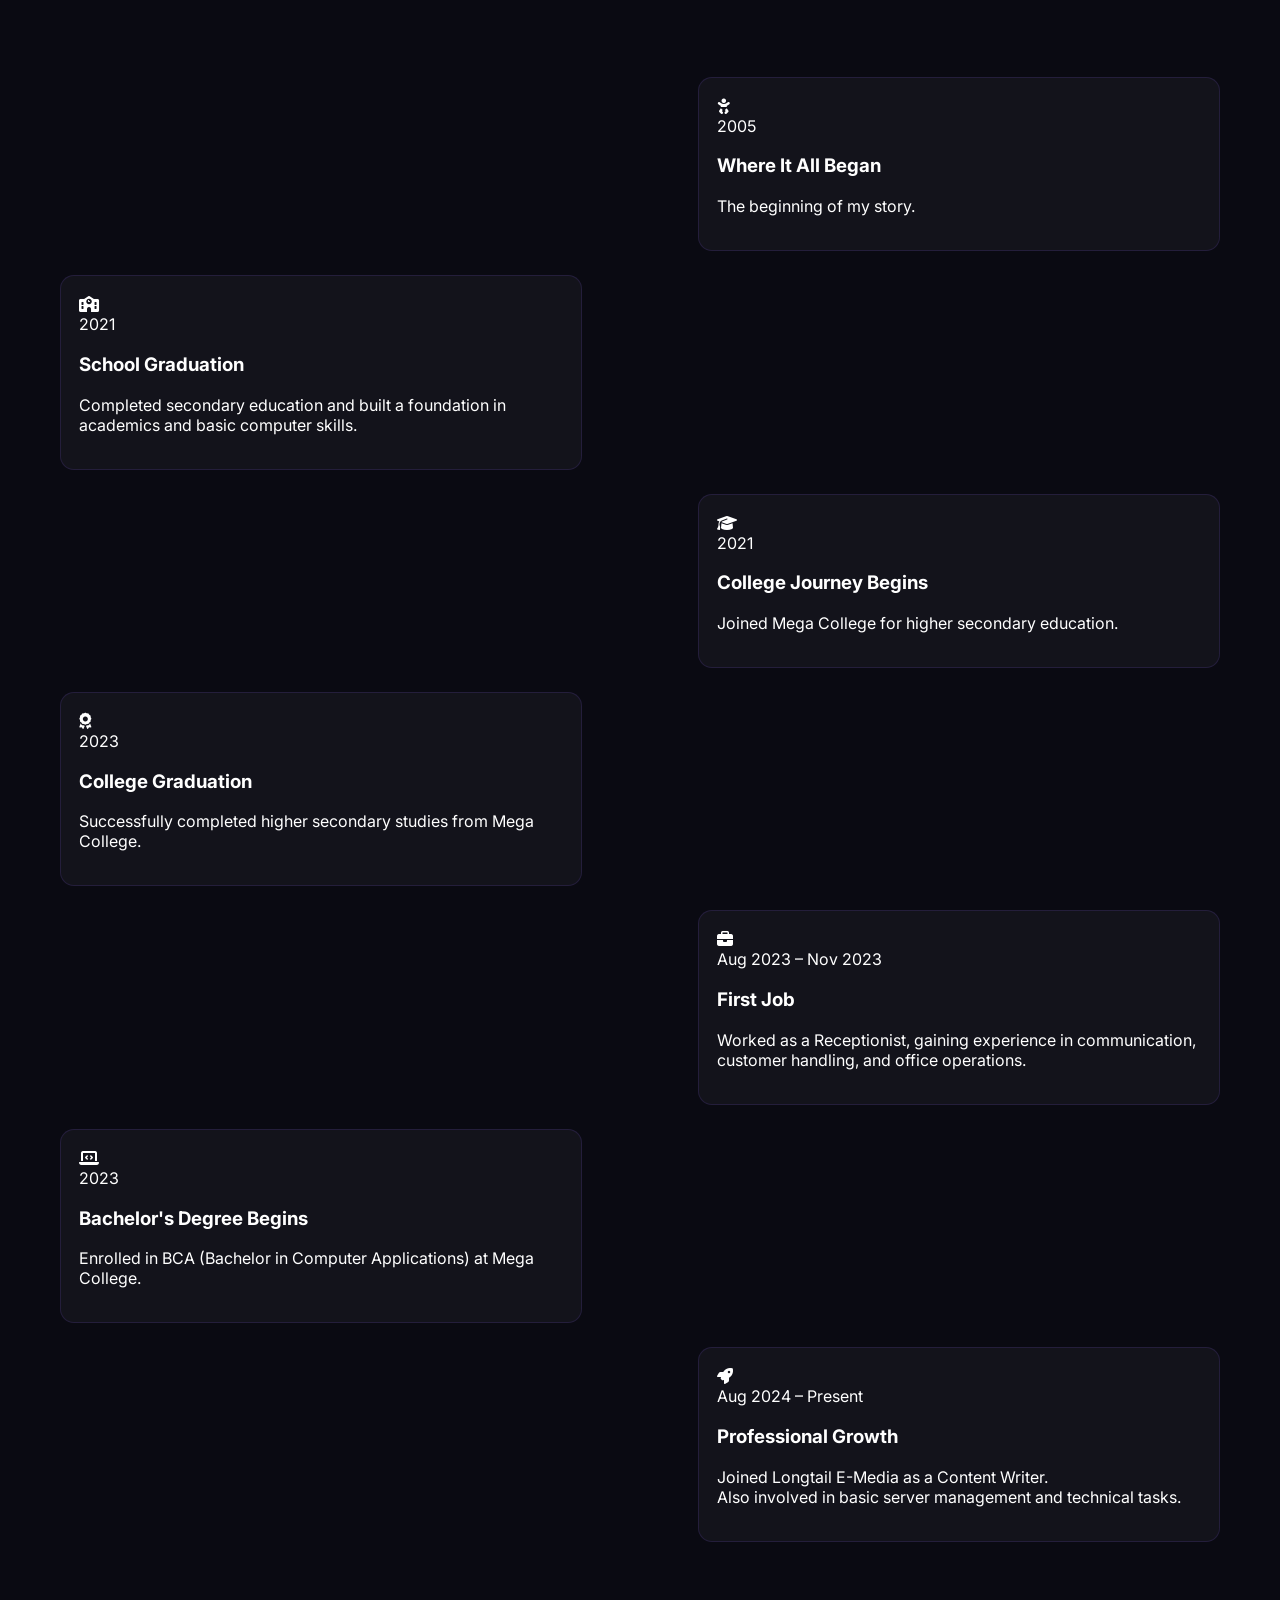
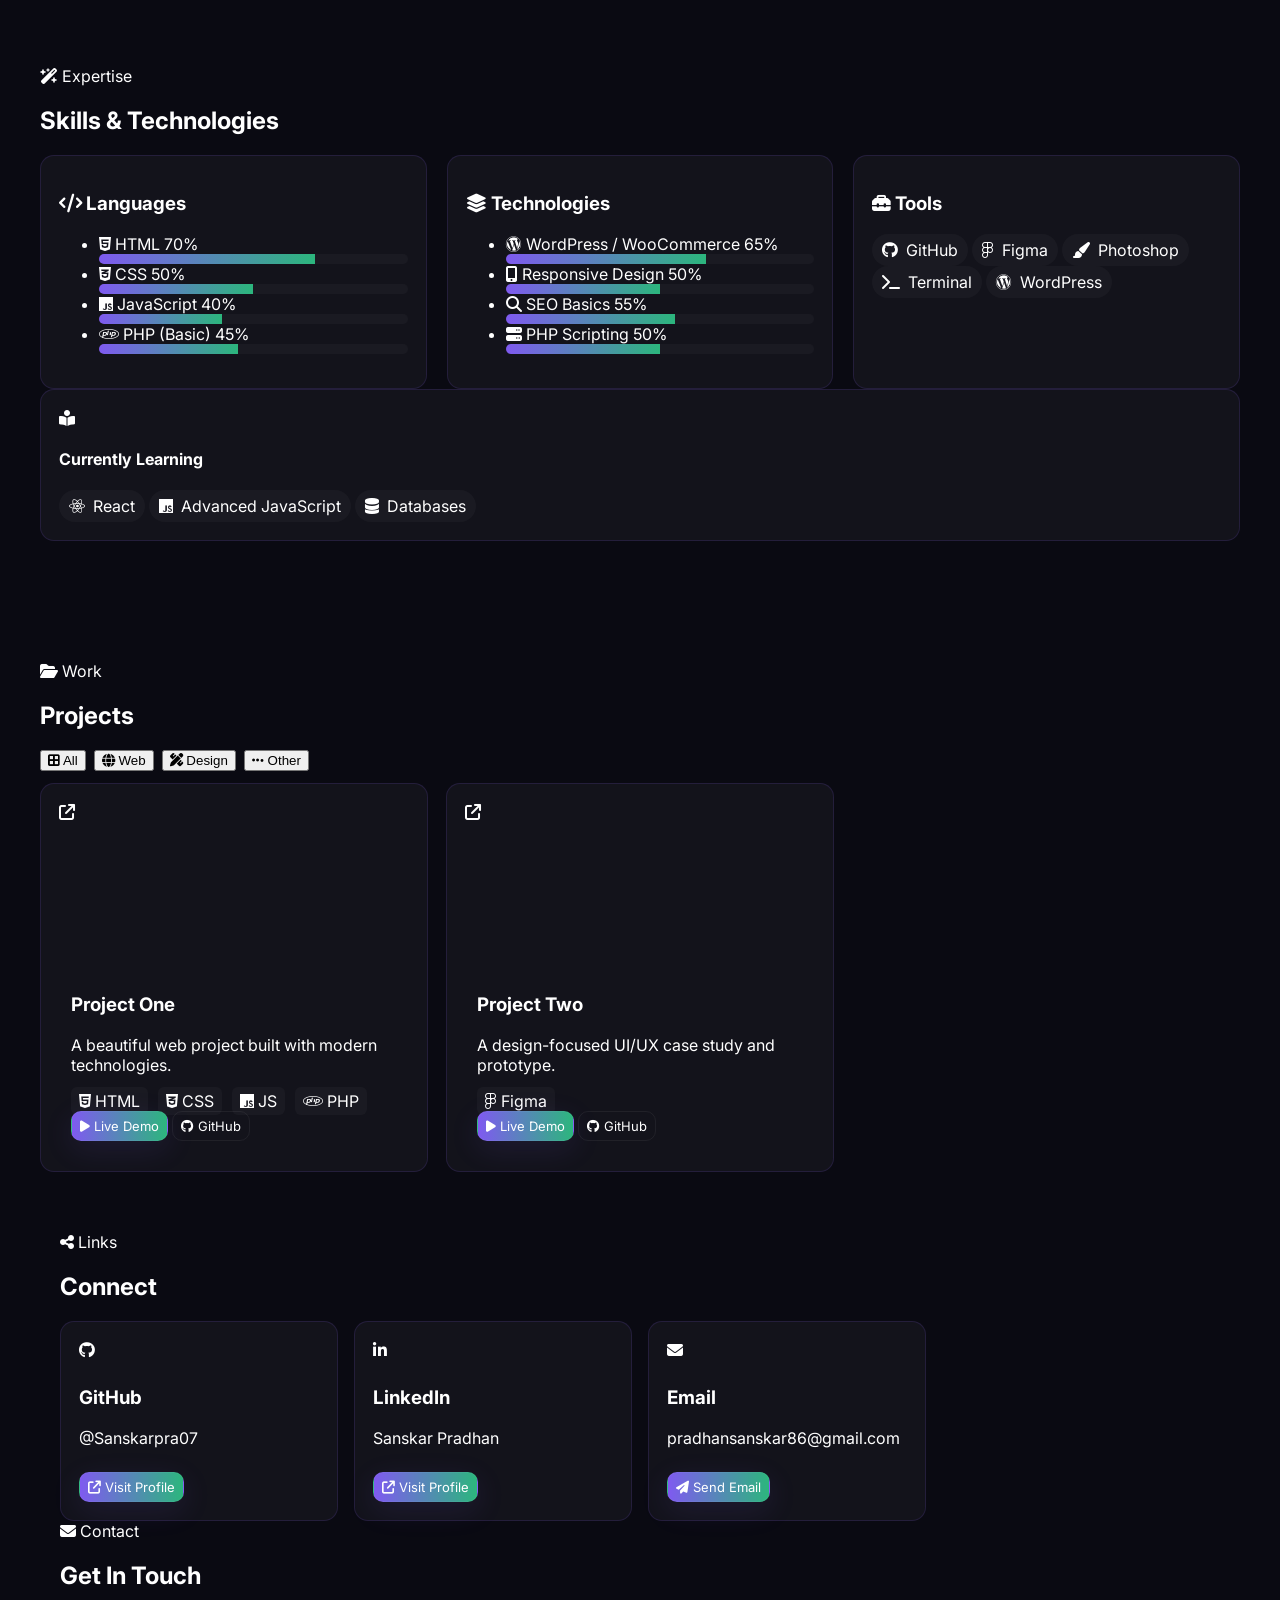
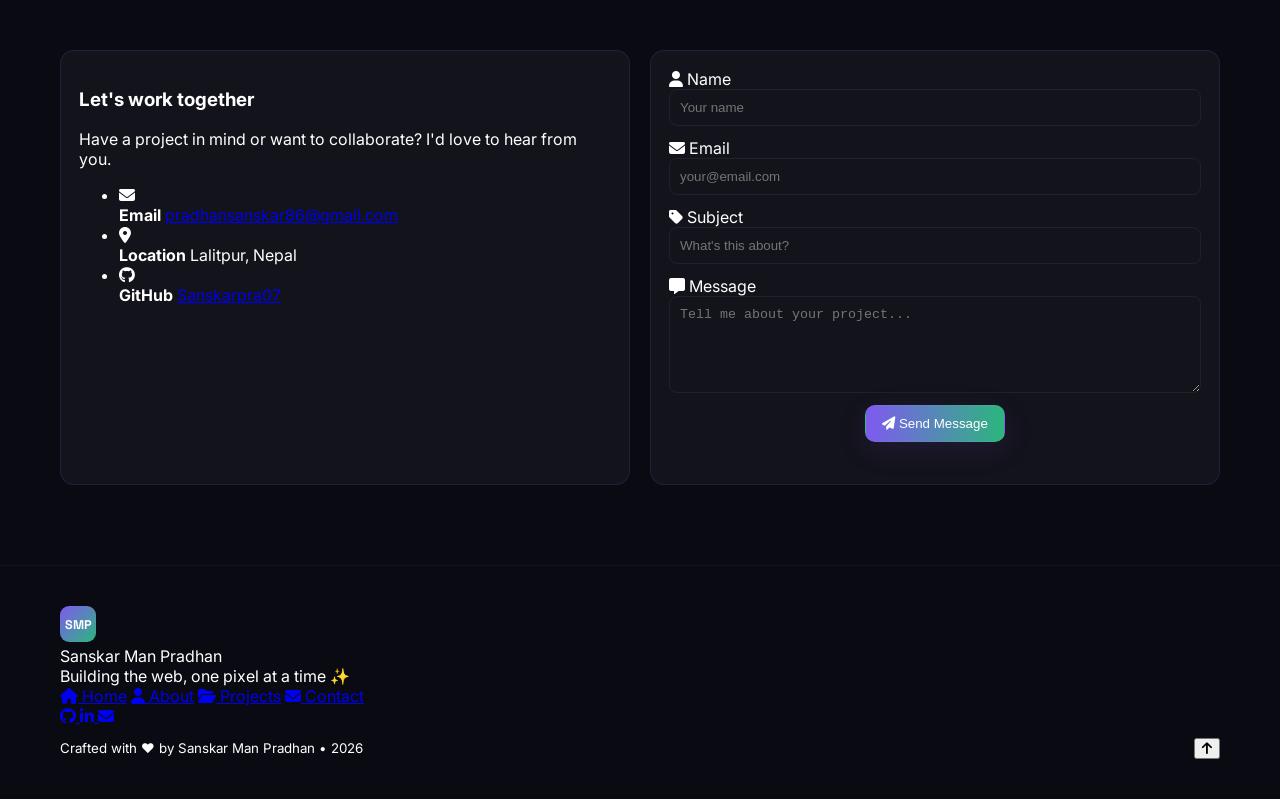
==== commit bed5fa98: "Update fmt.Println message from 'Hello' to 'Goodbye'" ====
--- a/index.html
+++ b/index.html
@@ -1,452 +1,952 @@
 <!doctype html>
 <html lang="en">
-<head>
-	<meta charset="utf-8" />
-	<meta name="viewport" content="width=device-width, initial-scale=1" />
-	<title>Portfolio — Sanskar Man Pradhan</title>
-	<meta name="description" content="Personal portfolio — replace with your own description" />
-	<!-- Google Fonts -->
-	<link rel="preconnect" href="https://fonts.googleapis.com">
-	<link rel="preconnect" href="https://fonts.gstatic.com" crossorigin>
-	<link href="https://fonts.googleapis.com/css2?family=Inter:wght@300;400;600;700&family=Space+Grotesk:wght@600;700&display=swap" rel="stylesheet">
-	<!-- Font Awesome (icons) -->
-	<link rel="stylesheet" href="https://cdnjs.cloudflare.com/ajax/libs/font-awesome/6.5.0/css/all.min.css" integrity="" crossorigin="anonymous" />
-	<!-- Main stylesheet -->
-	<link rel="stylesheet" href="css/style.css">
-	<meta name="theme-color" content="#0a0a12">
-</head>
-<body class="theme-dark">
-	<!-- Skip link for accessibility -->
-	<a class="skip-link" href="#main">Skip to main content</a>
-
-	<!-- Page loader: animated logo -->
-	<!-- TODO: Replace logo animation if desired -->
-	<div id="page-loader" aria-hidden="false">
-		<div class="loader-inner">
-			<div class="logo">SMP</div>
-			<div class="loader-dot"></div>
-		</div>
-	</div>
-
-	<!-- Top scroll progress bar -->
-	<div id="scroll-progress" aria-hidden="true"></div>
-
-	<!-- === NAVBAR === -->
-	<!-- HTML comment placeholders below show text to replace -->
-	<header id="site-header" class="nav-blur" role="banner">
-		<nav class="navbar container" aria-label="Primary navigation">
-			<a href="#home" class="brand" aria-label="Homepage">
-				<span class="brand-initials">SMP</span>
-				<span class="brand-name">Sanskar Man Pradhan</span>
-			</a>
-			<button id="theme-toggle" class="icon-btn" aria-label="Toggle theme">🌙</button>
-			<button id="hamburger" class="hamburger" aria-label="Open menu" aria-expanded="false">
-				<span></span><span></span><span></span>
-			</button>
-			<ul class="nav-links" id="nav-links">
-				<li><a href="#home">Home</a></li>
-				<li><a href="#about">About</a></li>
-				<li><a href="#timeline">Timeline</a></li>
-				<li><a href="#skills">Skills</a></li>
-				<li><a href="#projects">Projects</a></li>
-				<li><a href="#social">Social</a></li>
-				<li><a href="#contact">Contact</a></li>
-			</ul>
-		</nav>
-	</header>
-
-	<!-- Floating hire-me button -->
-	<a id="hire-me" class="hire-me" href="#contact" aria-label="Hire me">Hire Me</a>
-
-	<!-- Custom cursor elements (desktop only) -->
-	<div id="cursor" aria-hidden="true"></div>
-	<div id="cursor-trail" aria-hidden="true"></div>
-
-	<!-- === HERO SECTION === -->
-	<main id="main">
-	<section id="home" class="hero-section" aria-labelledby="hero-heading">
-		<!-- Canvas background for particles/constellation -->
-		<canvas id="bg-canvas" aria-hidden="true"></canvas>
-
-		<div class="hero-inner container">
-			<div class="hero-left">
-				<h1 id="hero-heading" class="hero-title">
-					<span class="gradient-text">Sanskar Man Pradhan</span>
-				</h1>
-				<p class="hero-tagline">
-					I build beautiful web experiences.
-				</p>
-
-				<div class="typewriter" aria-hidden="false">
-					<span id="typewriter-text"></span><span class="cursor-blink">|</span>
-					<!-- TODO: Replace rotating taglines in js/main.js -->
-				</div>
-
-				<div class="hero-ctas">
-					<a class="btn primary" href="#projects">See My Work</a>
-					<a class="btn ghost" href="assets/CV-placeholder.pdf" download>Download CV</a>
-				</div>
-
-				<a href="#about" class="scroll-down" aria-label="Scroll down">
-					<span class="chev">⌄</span>
-				</a>
-			</div>
-
-			<aside class="hero-right">
-				<div class="profile-photo" role="img" aria-label="Profile photo">
-					<img src="assets/profile-photo.jpg" alt="Profile placeholder" loading="lazy" width="240" height="240">
-				</div>
-			</aside>
-		</div>
-	</section>
-
-	<!-- === ABOUT ME === -->
-	<!-- Add a comment above this section to indicate placeholders -->
-	<section id="about" class="about-section container fade-in-up" aria-labelledby="about-heading">
-		<!-- ABOUT SECTION -->
-		<h2 id="about-heading">About Me</h2>
-		<div class="about-grid">
-			<div class="about-photo glass">
-				<img src="assets/about-photo.jpg" alt="About photo placeholder" loading="lazy" width="400" height="400">
-			</div>
-			<div class="about-content">
-				<ul class="about-meta">
-					<li><strong>Birth date:</strong> 2005-05-13</li>
-					<li><strong>Hometown:</strong> Mangalbazzar</li>
-					<li><strong>Current city:</strong> Lalitpur, Nepal</li>
-				</ul>
-				<p class="about-paragraph">
-					I'm a BCA student and frontend developer with hands-on experience in WordPress, WooCommerce, and content management systems. I create and manage website content, including hotel-related content writing, and also work with tools like Photoshop to support visual design and layout. Alongside development, I'm currently learning React and improving my web development skills.
-				</p>
-
-				<div class="fun-facts">
-					<div class="stat">
-						<div class="count" data-target="1">0</div>
-						<div class="label">Years coding</div>
-					</div>
-					<div class="stat">
-						<div class="count" data-target="3">0</div>
-						<div class="label">Projects</div>
-					</div>
-					<div class="stat">
-						<div class="count" data-target="999">0</div>
-						<div class="label">Cups of coffee</div>
-					</div>
-				</div>
-			</div>
-		</div>
-	</section>
-
-	<!-- === LIFE TIMELINE === -->
-	<section id="timeline" class="timeline-section container fade-in-up" aria-labelledby="timeline-heading">
-		<h2 id="timeline-heading">Life Timeline</h2>
-		<div class="timeline">
-			<!-- Each .timeline-item alternates left/right -->
-			<div class="timeline-line" aria-hidden="true"></div>
-
-			<article class="timeline-item left">
-				<div class="timeline-card glass">
-					<div class="icon">🎂</div>
-					<time>2005</time>
-					<h3>Where It All Began</h3>
-					<p>The beginning of my story.</p>
-				</div>
-			</article>
-
-			<article class="timeline-item right">
-				<div class="timeline-card glass">
-					<div class="icon">🏫</div>
-					<time>2021</time>
-					<h3>School Graduation 🏫</h3>
-					<p>Completed secondary education and built a foundation in academics and basic computer skills.</p>
-				</div>
-			</article>
-
-			<article class="timeline-item left">
-				<div class="timeline-card glass">
-					<div class="icon">🎓</div>
-					<time>2021</time>
-					<h3>College Journey Begins 🎓</h3>
-					<p>Joined Mega College for higher secondary education.</p>
-				</div>
-			</article>
-
-			<article class="timeline-item right">
-				<div class="timeline-card glass">
-					<div class="icon">🎓</div>
-					<time>2023</time>
-					<h3>College Graduation 🎓</h3>
-					<p>Successfully completed higher secondary studies from Mega College.</p>
-				</div>
-			</article>
-
-			<article class="timeline-item left">
-				<div class="timeline-card glass">
-					<div class="icon">💼</div>
-					<time>Aug 2023 - Nov 2023</time>
-					<h3>First Job 💼</h3>
-					<p>Worked as a Receptionist, gaining experience in communication, customer handling, and office operations.</p>
-				</div>
-			</article>
-
-			<article class="timeline-item right">
-				<div class="timeline-card glass">
-					<div class="icon">🎓</div>
-					<time>2023</time>
-					<h3>Bachelor's Degree Begins 🎓</h3>
-					<p>Enrolled in BCA (Bachelor in Computer Applications) at Mega College.</p>
-				</div>
-			</article>
-
-			<article class="timeline-item left">
-				<div class="timeline-card glass">
-					<div class="icon">💼</div>
-					<time>Aug 2024 - Present</time>
-					<h3>Professional Growth 💼</h3>
-					<p>Joined Longtail E-Media as a Content Writer.<br />
-Also involved in basic server management and technical tasks.</p>
-				</div>
-			</article>
-		</div>
-	</section>
-
-	<!-- === SKILLS & TECHNOLOGIES === -->
-	<section id="skills" class="skills-section container fade-in-up" aria-labelledby="skills-heading">
-	<h2 id="skills-heading">Skills & Technologies</h2>
-
-	<div class="skills-grid">
-		<!-- Languages -->
-		<div class="skills-group">
-			<h3>Languages</h3>
-			<ul class="skill-list">
-				<li>
-					<div class="skill-name">HTML <span class="skill-percent">70%</span></div>
-					<div class="skill-bar" data-percent="70"><div class="skill-bar-fill"></div></div>
-				</li>
-				<li>
-					<div class="skill-name">CSS <span class="skill-percent">50%</span></div>
-					<div class="skill-bar" data-percent="50"><div class="skill-bar-fill"></div></div>
-				</li>
-				<li>
-					<div class="skill-name">JavaScript <span class="skill-percent">40%</span></div>
-					<div class="skill-bar" data-percent="40"><div class="skill-bar-fill"></div></div>
-				</li>
-				<li>
-					<div class="skill-name">PHP (Basic) <span class="skill-percent">45%</span></div>
-					<div class="skill-bar" data-percent="45"><div class="skill-bar-fill"></div></div>
-				</li>
-			</ul> 
-		</div>
-
-		<!-- Technologies -->
-		<div class="skills-group">
-			<h3>Technologies</h3>
-			<ul class="skill-list">
-				<li>
-					<div class="skill-name">WordPress / WooCommerce <span class="skill-percent">65%</span></div>
-					<div class="skill-bar" data-percent="65"><div class="skill-bar-fill"></div></div>
-				</li>
-				<li>
-					<div class="skill-name">Responsive Design <span class="skill-percent">50%</span></div>
-					<div class="skill-bar" data-percent="50"><div class="skill-bar-fill"></div></div>
-				</li>
-				<li>
-					<div class="skill-name">SEO Basics<span class="skill-percent">55%</span></div>
-					<div class="skill-bar" data-percent="55"><div class="skill-bar-fill"></div></div>
-				</li>
-				<li>
-					<div class="skill-name">PHP (Basic Scripting)<span class="skill-percent">50%</span></div>
-					<div class="skill-bar" data-percent="50"><div class="skill-bar-fill"></div></div>
-				</li>
-			</ul>
-		</div>
-
-		<!-- Tools -->
-		<div class="skills-group">
-			<h3>Tools</h3>
-			<div class="tool-badges">
-				<span class="badge"><i class="fa-brands fa-github"></i> GitHub</span>
-				<span class="badge">💻 Terminal / CLI</span>
-				<span class="badge">🎨 Figma</span>
-			</div>
-		</div>
-	</div>
-
-	<!-- Learning -->
-	<div class="learning-row">
-		<h4>Currently Learning</h4>
-		<div class="learning-badges">
-			<span class="badge learning">React</span>
-			<span class="badge learning">Advanced JavaScript</span>
-		</div>
-	</div>
-</section>
-
-	<!-- === PROJECTS / WORK === -->
-	<section id="projects" class="projects-section container fade-in-up" aria-labelledby="projects-heading">
-		<h2 id="projects-heading">Projects</h2>
-		<div class="project-filters">
-			<button class="filter active" data-filter="all">All</button>
-			<button class="filter" data-filter="web">Web</button>
-			<button class="filter" data-filter="design">Design</button>
-			<button class="filter" data-filter="other">Other</button>
-		</div>
-		<div class="projects-grid">
-			<!-- Project card template -->
-			<article class="project-card glass" data-category="web">
-				<div class="thumb" style="background-image: url('assets/thumb1.jpg')" role="img" aria-label="Project thumbnail"></div>
-				<div class="project-body">
-					<h3>Project One</h3>
-					<p>A beautiful web project.</p>
-					<div class="tags"><span class="tag">HTML</span><span class="tag">CSS</span><span class="tag">JavaScript</span><span class="tag">PHP</span></div>
-					<div class="project-ctas">
-						<a class="btn small" href="#">Live Demo</a>
-						<a class="btn small ghost" href="#">GitHub</a>
-					</div>
-				</div>
-			</article>
-			<article class="project-card glass" data-category="design">
-				<div class="thumb" style="background-image: url('assets/thumb2.jpg')" role="img" aria-label="Project thumbnail"></div>
-				<div class="project-body">
-					<h3>Project Two</h3>
-					<p>Design-focused case.</p>
-					<div class="tags"><span class="tag">Figma</span></div>
-					<div class="project-ctas">
-						<a class="btn small" href="#">Live Demo</a>
-						<a class="btn small ghost" href="#">GitHub</a>
-					</div>
-				</div>
-			</article>
-			<!-- <article class="project-card glass" data-category="web">
-				<div class="thumb" style="background-image: url('assets/thumb3.jpg')" role="img" aria-label="Project thumbnail"></div>
-				<div class="project-body">
-					<h3>Project Three</h3>
-					<p>A cool interactive app.</p>
-					<div class="tags"><span class="tag">JS</span></div>
-					<div class="project-ctas">
-						<a class="btn small" href="#">Live Demo</a>
-						<a class="btn small ghost" href="#">GitHub</a>
-					</div>
-				</div>
-			</article> -->
-		</div>
-	</section>
-
-	<!-- === SOCIAL MEDIA & LINKS === -->
-	<section id="social" class="social-section container fade-in-up" aria-labelledby="social-heading">
-		<h2 id="social-heading">Connect</h2>
-		<div class="social-grid">
-			<article class="social-card glass">
-				<div class="icon">&#x1F5C3;</div>
-				<h3>GitHub</h3>
-				<p>Sanskarpra07</p>
-				<a class="btn small" href="https://github.com/Sanskarpra07" target="_blank">Visit Profile</a>
-			</article>
-			<article class="social-card glass">
-				<div class="icon">in</div>
-				<h3>LinkedIn</h3>
-				<p>Sanskar Pradhan</p>
-				<a class="btn small" href="https://www.linkedin.com/in/sanskar-pradhan-246622282/">Visit Profile</a>
-			</article>
-			<!-- <article class="social-card glass">
-				<div class="icon">🐦</div>
-				<h3>Twitter/X</h3>
-				<p>@yourhandle</p>
-				<a class="btn small" href="#">Visit Profile</a>
-			</article> -->
-			<!-- <article class="social-card glass qr">
-				<div class="qr-placeholder">QR</div>
-				<h3>Scan to connect</h3>
-				<p>Open QR with your phone.</p>
-			</article> -->
-		</div>
-	</section>
-
-	<!-- === TESTIMONIALS === -->
-	<!-- <section id="testimonials" class="testimonials-section container fade-in-up" aria-labelledby="testimonials-heading">
-		<h2 id="testimonials-heading">Testimonials</h2>
-		<div class="carousel" aria-roledescription="carousel">
-			<div class="slides">
-				<div class="slide active glass">
-					<p class="quote">“An amazing collaborator.”</p>
-					<div class="who">— Jane Doe, Designer</div>
-				</div>
-				<div class="slide glass">
-					<p class="quote">“Reliable and talented.”</p>
-					<div class="who">— John Smith, CTO</div>
-				</div>
-				<div class="slide glass">
-					<p class="quote">“Delivers exceptional results.”</p>
-					<div class="who">— Alex Lee, PM</div>
-				</div>
-			</div>
-			<div class="carousel-dots" role="tablist"></div>
-		</div>
-	</section> -->
-
-	<!-- === CONTACT SECTION === -->
-	<section id="contact" class="contact-section container fade-in-up" aria-labelledby="contact-heading">
-		<h2 id="contact-heading">Contact</h2>
-		<div class="contact-grid">
-			<div class="contact-details glass">
-				<h3>Get in touch</h3>
-				<p><strong>Email:</strong> pradhansanskar86@gmail.com</p>
-				<p><strong>Phone:</strong> +123456789</p>
-				<p><strong>Location:</strong> Lalitpur, Nepal</p>
-				<div class="map-placeholder"> Map iframe placeholder</div>
-			</div>
-
-			<form id="contact-form" class="contact-form glass" novalidate>
-				<div class="form-row">
-					<label for="name">Name</label>
-					<input id="name" name="name" type="text" required>
-				</div>
-				<div class="form-row">
-					<label for="email">Email</label>
-					<input id="email" name="email" type="email" required>
-				</div>
-				<div class="form-row">
-					<label for="subject">Subject</label>
-					<input id="subject" name="subject" type="text">
-				</div>
-				<div class="form-row">
-					<label for="message">Message</label>
-					<textarea id="message" name="message" rows="5" required></textarea>
-				</div>
-				<div class="form-row form-actions">
-					<button type="submit" class="btn primary">Send Message</button>
-					<div id="form-status" role="status" aria-live="polite"></div>
-				</div>
-			</form>
-		</div>
-	</section>
-
-	<!-- === FOOTER === -->
-	<footer class="site-footer container" role="contentinfo">
-		<div class="footer-inner">
-			<div>
-				<div class="brand-footer">Your Name</div>
-				<div class="tagline">Built with ❤️</div>
-			</div>
-			<nav class="footer-nav" aria-label="Footer">
-				<a href="#home">Home</a>
-				<a href="#projects">Projects</a>
-				<a href="#contact">Contact</a>
-			</nav>
-			<div class="social-row">
-				<a href="#" aria-label="GitHub"><i class="fa-brands fa-github"></i></a>
-				<a href="#" aria-label="LinkedIn"><i class="fa-brands fa-linkedin"></i></a>
-			</div>
-		</div>
-		<div class="footer-bottom">
-			<small>Built with love by <!-- REPLACE: Your Name -->Your Name • <span id="year"></span></small>
-			<button id="back-to-top" class="icon-btn" aria-label="Back to top">↑</button>
-		</div>
-	</footer>
-
-	</main>
-
-	<!-- Scripts -->
-	<script src="js/main.js" defer></script>
-</body>
+  <head>
+    <meta charset="utf-8" />
+    <meta name="viewport" content="width=device-width, initial-scale=1" />
+    <title>Portfolio — Sanskar Man Pradhan</title>
+    <meta
+      name="description"
+      content="Sanskar Man Pradhan — BCA student, frontend developer, and content writer based in Lalitpur, Nepal."
+    />
+    <!-- Google Fonts -->
+    <link rel="preconnect" href="https://fonts.googleapis.com" />
+    <link rel="preconnect" href="https://fonts.gstatic.com" crossorigin />
+    <link
+      href="https://fonts.googleapis.com/css2?family=Inter:wght@300;400;500;600;700&family=Space+Grotesk:wght@500;600;700&display=swap"
+      rel="stylesheet"
+    />
+    <!-- Font Awesome (icons) -->
+    <link
+      rel="stylesheet"
+      href="https://cdnjs.cloudflare.com/ajax/libs/font-awesome/6.5.0/css/all.min.css"
+      crossorigin="anonymous"
+    />
+    <!-- Main stylesheet -->
+    <link rel="stylesheet" href="css/style.css" />
+    <meta name="theme-color" content="#0a0a12" />
+  </head>
+  <body class="theme-dark">
+    <!-- Skip link for accessibility -->
+    <a class="skip-link" href="#main">Skip to main content</a>
+
+    <!-- Page loader: animated SVG logo -->
+    <div id="page-loader" aria-hidden="false">
+      <div class="loader-inner">
+        <div class="loader-logo">
+          <svg
+            width="64"
+            height="64"
+            viewBox="0 0 64 64"
+            fill="none"
+            xmlns="http://www.w3.org/2000/svg"
+          >
+            <defs>
+              <linearGradient id="lg1" x1="0%" y1="0%" x2="100%" y2="100%">
+                <stop offset="0%" stop-color="#7f5af0" />
+                <stop offset="100%" stop-color="#2cb67d" />
+              </linearGradient>
+            </defs>
+            <rect
+              width="64"
+              height="64"
+              rx="16"
+              fill="url(#lg1)"
+              opacity="0.15"
+            />
+            <rect
+              x="2"
+              y="2"
+              width="60"
+              height="60"
+              rx="14"
+              stroke="url(#lg1)"
+              stroke-width="2"
+              fill="none"
+            />
+            <text
+              x="50%"
+              y="54%"
+              dominant-baseline="middle"
+              text-anchor="middle"
+              font-family="Space Grotesk, sans-serif"
+              font-weight="700"
+              font-size="22"
+              fill="url(#lg1)"
+            >
+              SMP
+            </text>
+          </svg>
+          <div class="loader-pulse"></div>
+        </div>
+      </div>
+    </div>
+
+    <!-- Top scroll progress bar -->
+    <div id="scroll-progress" aria-hidden="true"></div>
+
+    <!-- === NAVBAR === -->
+    <header id="site-header" class="nav-blur" role="banner">
+      <nav class="navbar container" aria-label="Primary navigation">
+        <a href="#home" class="brand" aria-label="Homepage">
+          <span class="brand-initials" aria-hidden="true">
+            <svg
+              width="40"
+              height="40"
+              viewBox="0 0 40 40"
+              fill="none"
+              xmlns="http://www.w3.org/2000/svg"
+            >
+              <defs>
+                <linearGradient id="navLg" x1="0%" y1="0%" x2="100%" y2="100%">
+                  <stop offset="0%" stop-color="#7f5af0" />
+                  <stop offset="100%" stop-color="#2cb67d" />
+                </linearGradient>
+              </defs>
+              <rect width="40" height="40" rx="10" fill="url(#navLg)" />
+              <text
+                x="50%"
+                y="54%"
+                dominant-baseline="middle"
+                text-anchor="middle"
+                font-family="Space Grotesk, sans-serif"
+                font-weight="700"
+                font-size="14"
+                fill="#fff"
+              >
+                SMP
+              </text>
+            </svg>
+          </span>
+          <span class="brand-name">Sanskar Man Pradhan</span>
+        </a>
+
+        <div class="nav-controls">
+          <button
+            id="theme-toggle"
+            class="icon-btn"
+            aria-label="Toggle theme"
+            title="Toggle theme"
+          >
+            <i class="fa-solid fa-moon"></i>
+          </button>
+          <button
+            id="hamburger"
+            class="hamburger"
+            aria-label="Open menu"
+            aria-expanded="false"
+          >
+            <span></span><span></span><span></span>
+          </button>
+        </div>
+
+        <ul class="nav-links" id="nav-links">
+          <li><a href="#home">Home</a></li>
+          <li><a href="#about">About</a></li>
+          <li><a href="#timeline">Timeline</a></li>
+          <li><a href="#skills">Skills</a></li>
+          <li><a href="#projects">Projects</a></li>
+          <li><a href="#social">Social</a></li>
+          <li><a href="#contact">Contact</a></li>
+        </ul>
+      </nav>
+    </header>
+
+    <!-- Floating hire-me button -->
+    <a id="hire-me" class="hire-me" href="#contact" aria-label="Hire me">
+      <i class="fa-solid fa-paper-plane"></i>
+      <span>Hire Me</span>
+    </a>
+
+    <!-- Custom cursor elements (desktop only) -->
+    <div id="cursor" aria-hidden="true"></div>
+    <div id="cursor-trail" aria-hidden="true"></div>
+
+    <!-- === HERO SECTION === -->
+    <main id="main">
+      <section id="home" class="hero-section" aria-labelledby="hero-heading">
+        <canvas id="bg-canvas" aria-hidden="true"></canvas>
+
+        <div class="hero-inner container">
+          <div class="hero-left">
+            <div class="hero-badge">
+              <i class="fa-solid fa-circle-dot hero-badge-dot"></i>
+              Available for work
+            </div>
+            <h1 id="hero-heading" class="hero-title">
+              <span class="gradient-text">Sanskar Man<br />Pradhan</span>
+            </h1>
+            <p class="hero-tagline">I build beautiful web experiences.</p>
+
+            <div class="typewriter" aria-hidden="false">
+              <span id="typewriter-text"></span
+              ><span class="cursor-blink">|</span>
+            </div>
+
+            <div class="hero-ctas">
+              <a class="btn primary" href="#projects">
+                <i class="fa-solid fa-eye"></i>
+                See My Work
+              </a>
+              <a class="btn ghost" href="assets/CV-placeholder.pdf" download>
+                <i class="fa-solid fa-download"></i>
+                Download CV
+              </a>
+            </div>
+
+            <a href="#about" class="scroll-down" aria-label="Scroll down">
+              <i class="fa-solid fa-chevron-down"></i>
+            </a>
+          </div>
+
+          <aside class="hero-right">
+            <div class="profile-ring-wrap">
+              <div class="profile-ring"></div>
+              <div class="profile-photo" role="img" aria-label="Profile photo">
+                <img
+                  src="https://scontent.fktm10-1.fna.fbcdn.net/v/t39.30808-6/493360099_2408234489544357_7676864439818639816_n.jpg?stp=dst-jpg_tt6&cstp=mx1199x1199&ctp=s1199x1199&_nc_cat=107&ccb=1-7&_nc_sid=127cfc&_nc_ohc=ovmTD8rJeBYQ7kNvwHLmhVy&_nc_oc=AdrmS_gbLFCwYgRa4Eai8QslqkGEqDWNMJmG4PnvneIQAztin8wBccOW-c8vnnoa8GAXkeslkxhkuhfd2oLnhDUd&_nc_zt=23&_nc_ht=scontent.fktm10-1.fna&_nc_gid=CGk5zap-RelBvAbaTkBDug&_nc_ss=7b2a8&oh=00_Af_lUs5h6sXK5s0QQqT_hJzascKZT5yl7xYhcRpgFvrCgQ&oe=6A33C514"
+                  alt="Sanskar Man Pradhan profile photo"
+                  loading="lazy"
+                  width="240"
+                  height="240"
+                />
+              </div>
+            </div>
+          </aside>
+        </div>
+      </section>
+
+      <!-- === ABOUT ME === -->
+      <section
+        id="about"
+        class="about-section container fade-in-up"
+        aria-labelledby="about-heading"
+      >
+        <div class="section-header">
+          <span class="section-tag"
+            ><i class="fa-solid fa-user"></i> About</span
+          >
+          <h2 id="about-heading">About Me</h2>
+          <div class="section-line"></div>
+        </div>
+
+        <div class="about-grid">
+          <div class="about-photo glass">
+            <img
+              src="https://scontent.fktm7-1.fna.fbcdn.net/v/t39.30808-6/481665106_2358406027860537_2420215763076223115_n.jpg?stp=dst-jpg_tt6&cstp=mx1537x2048&ctp=s1537x2048&_nc_cat=110&ccb=1-7&_nc_sid=833d8c&_nc_ohc=nc5cD2Ei1JAQ7kNvwH4A3Z2&_nc_oc=AdpJWlaAuyoH7DmXsIEIOxsXq-E1mSsE8zvDlvChK3ZPveVIrMGxraiLamBn-LMiHkDgh9VBafqf2b8die_XVuSS&_nc_zt=23&_nc_ht=scontent.fktm7-1.fna&_nc_gid=RURxmrbQqwtLlQMOMrTJIw&_nc_ss=7b2a8&oh=00_Af9H6G_x3xGzoq5ATaumf01ZYzGcCqcjvEvGifNZgwiUZA&oe=6A33D633"
+              alt="Sanskar Man Pradhan"
+              loading="lazy"
+              width="400"
+              height="400"
+            />
+          </div>
+          <div class="about-content">
+            <ul class="about-meta">
+              <li>
+                <i class="fa-solid fa-cake-candles meta-icon"></i>
+                <strong>Birth date:</strong>&nbsp;May 13, 2005
+              </li>
+              <li>
+                <i class="fa-solid fa-house meta-icon"></i>
+                <strong>Hometown:</strong>&nbsp;Mangalbazzar
+              </li>
+              <li>
+                <i class="fa-solid fa-location-dot meta-icon"></i>
+                <strong>Current city:</strong>&nbsp;Lalitpur, Nepal
+              </li>
+            </ul>
+            <p class="about-paragraph">
+              I'm a BCA student and frontend developer with hands-on experience
+              in WordPress, WooCommerce, and content management systems. I
+              create and manage website content, including hotel-related content
+              writing, and also work with tools like Photoshop to support visual
+              design and layout. Alongside development, I'm currently learning
+              React and improving my web development skills.
+            </p>
+
+            <div class="fun-facts">
+              <div class="stat glass">
+                <div class="stat-icon"><i class="fa-solid fa-code"></i></div>
+                <div class="count" data-target="1">0</div>
+                <div class="label">Years coding</div>
+              </div>
+              <div class="stat glass">
+                <div class="stat-icon">
+                  <i class="fa-solid fa-folder-open"></i>
+                </div>
+                <div class="count" data-target="3">0</div>
+                <div class="label">Projects</div>
+              </div>
+              <div class="stat glass">
+                <div class="stat-icon"><i class="fa-solid fa-mug-hot"></i></div>
+                <div class="count" data-target="999">0</div>
+                <div class="label">Cups of coffee</div>
+              </div>
+            </div>
+          </div>
+        </div>
+      </section>
+
+      <!-- === LIFE TIMELINE === -->
+      <section
+        id="timeline"
+        class="timeline-section container fade-in-up"
+        aria-labelledby="timeline-heading"
+      >
+        <div class="section-header">
+          <span class="section-tag"
+            ><i class="fa-solid fa-timeline"></i> Journey</span
+          >
+          <h2 id="timeline-heading">Life Timeline</h2>
+          <div class="section-line"></div>
+        </div>
+
+        <div class="timeline">
+          <div class="timeline-line" aria-hidden="true"></div>
+
+          <article class="timeline-item left">
+            <div class="timeline-card glass">
+              <div class="tl-icon violet"><i class="fa-solid fa-baby"></i></div>
+              <time>2005</time>
+              <h3>Where It All Began</h3>
+              <p>The beginning of my story.</p>
+            </div>
+          </article>
+
+          <article class="timeline-item right">
+            <div class="timeline-card glass">
+              <div class="tl-icon cyan"><i class="fa-solid fa-school"></i></div>
+              <time>2021</time>
+              <h3>School Graduation</h3>
+              <p>
+                Completed secondary education and built a foundation in
+                academics and basic computer skills.
+              </p>
+            </div>
+          </article>
+
+          <article class="timeline-item left">
+            <div class="timeline-card glass">
+              <div class="tl-icon violet">
+                <i class="fa-solid fa-graduation-cap"></i>
+              </div>
+              <time>2021</time>
+              <h3>College Journey Begins</h3>
+              <p>Joined Mega College for higher secondary education.</p>
+            </div>
+          </article>
+
+          <article class="timeline-item right">
+            <div class="timeline-card glass">
+              <div class="tl-icon cyan"><i class="fa-solid fa-award"></i></div>
+              <time>2023</time>
+              <h3>College Graduation</h3>
+              <p>
+                Successfully completed higher secondary studies from Mega
+                College.
+              </p>
+            </div>
+          </article>
+
+          <article class="timeline-item left">
+            <div class="timeline-card glass">
+              <div class="tl-icon violet">
+                <i class="fa-solid fa-briefcase"></i>
+              </div>
+              <time>Aug 2023 – Nov 2023</time>
+              <h3>First Job</h3>
+              <p>
+                Worked as a Receptionist, gaining experience in communication,
+                customer handling, and office operations.
+              </p>
+            </div>
+          </article>
+
+          <article class="timeline-item right">
+            <div class="timeline-card glass">
+              <div class="tl-icon cyan">
+                <i class="fa-solid fa-laptop-code"></i>
+              </div>
+              <time>2023</time>
+              <h3>Bachelor's Degree Begins</h3>
+              <p>
+                Enrolled in BCA (Bachelor in Computer Applications) at Mega
+                College.
+              </p>
+            </div>
+          </article>
+
+          <article class="timeline-item left">
+            <div class="timeline-card glass">
+              <div class="tl-icon violet">
+                <i class="fa-solid fa-rocket"></i>
+              </div>
+              <time>Aug 2024 – Present</time>
+              <h3>Professional Growth</h3>
+              <p>
+                Joined Longtail E-Media as a Content Writer.<br />
+                Also involved in basic server management and technical tasks.
+              </p>
+            </div>
+          </article>
+        </div>
+      </section>
+
+      <!-- === SKILLS & TECHNOLOGIES === -->
+      <section
+        id="skills"
+        class="skills-section container fade-in-up"
+        aria-labelledby="skills-heading"
+      >
+        <div class="section-header">
+          <span class="section-tag"
+            ><i class="fa-solid fa-wand-magic-sparkles"></i> Expertise</span
+          >
+          <h2 id="skills-heading">Skills &amp; Technologies</h2>
+          <div class="section-line"></div>
+        </div>
+
+        <div class="skills-grid">
+          <!-- Languages -->
+          <div class="skills-group glass">
+            <h3><i class="fa-solid fa-code skill-group-icon"></i> Languages</h3>
+            <ul class="skill-list">
+              <li>
+                <div class="skill-name">
+                  <i class="fa-brands fa-html5 skill-icon orange"></i>
+                  HTML <span class="skill-percent">70%</span>
+                </div>
+                <div class="skill-bar" data-percent="70">
+                  <div class="skill-bar-fill"></div>
+                </div>
+              </li>
+              <li>
+                <div class="skill-name">
+                  <i class="fa-brands fa-css3-alt skill-icon blue"></i>
+                  CSS <span class="skill-percent">50%</span>
+                </div>
+                <div class="skill-bar" data-percent="50">
+                  <div class="skill-bar-fill"></div>
+                </div>
+              </li>
+              <li>
+                <div class="skill-name">
+                  <i class="fa-brands fa-js skill-icon yellow"></i>
+                  JavaScript <span class="skill-percent">40%</span>
+                </div>
+                <div class="skill-bar" data-percent="40">
+                  <div class="skill-bar-fill"></div>
+                </div>
+              </li>
+              <li>
+                <div class="skill-name">
+                  <i class="fa-brands fa-php skill-icon purple"></i>
+                  PHP (Basic) <span class="skill-percent">45%</span>
+                </div>
+                <div class="skill-bar" data-percent="45">
+                  <div class="skill-bar-fill"></div>
+                </div>
+              </li>
+            </ul>
+          </div>
+
+          <!-- Technologies -->
+          <div class="skills-group glass">
+            <h3>
+              <i class="fa-solid fa-layer-group skill-group-icon"></i>
+              Technologies
+            </h3>
+            <ul class="skill-list">
+              <li>
+                <div class="skill-name">
+                  <i class="fa-brands fa-wordpress skill-icon blue"></i>
+                  WordPress / WooCommerce <span class="skill-percent">65%</span>
+                </div>
+                <div class="skill-bar" data-percent="65">
+                  <div class="skill-bar-fill"></div>
+                </div>
+              </li>
+              <li>
+                <div class="skill-name">
+                  <i
+                    class="fa-solid fa-mobile-screen-button skill-icon cyan"
+                  ></i>
+                  Responsive Design <span class="skill-percent">50%</span>
+                </div>
+                <div class="skill-bar" data-percent="50">
+                  <div class="skill-bar-fill"></div>
+                </div>
+              </li>
+              <li>
+                <div class="skill-name">
+                  <i class="fa-solid fa-magnifying-glass skill-icon green"></i>
+                  SEO Basics <span class="skill-percent">55%</span>
+                </div>
+                <div class="skill-bar" data-percent="55">
+                  <div class="skill-bar-fill"></div>
+                </div>
+              </li>
+              <li>
+                <div class="skill-name">
+                  <i class="fa-solid fa-server skill-icon purple"></i>
+                  PHP Scripting <span class="skill-percent">50%</span>
+                </div>
+                <div class="skill-bar" data-percent="50">
+                  <div class="skill-bar-fill"></div>
+                </div>
+              </li>
+            </ul>
+          </div>
+
+          <!-- Tools -->
+          <div class="skills-group glass">
+            <h3><i class="fa-solid fa-toolbox skill-group-icon"></i> Tools</h3>
+            <div class="tool-badges">
+              <span class="badge badge-gh">
+                <i class="fa-brands fa-github"></i> GitHub
+              </span>
+              <span class="badge badge-figma">
+                <i class="fa-brands fa-figma"></i> Figma
+              </span>
+              <span class="badge badge-ps">
+                <i class="fa-solid fa-paintbrush"></i> Photoshop
+              </span>
+              <span class="badge badge-term">
+                <i class="fa-solid fa-terminal"></i> Terminal
+              </span>
+              <span class="badge badge-wp">
+                <i class="fa-brands fa-wordpress"></i> WordPress
+              </span>
+            </div>
+          </div>
+        </div>
+
+        <!-- Learning -->
+        <div class="learning-row glass">
+          <div class="learning-header">
+            <i class="fa-solid fa-book-open-reader learning-icon"></i>
+            <h4>Currently Learning</h4>
+          </div>
+          <div class="learning-badges">
+            <span class="badge learning">
+              <i class="fa-brands fa-react"></i> React
+            </span>
+            <span class="badge learning">
+              <i class="fa-brands fa-js"></i> Advanced JavaScript
+            </span>
+            <span class="badge learning">
+              <i class="fa-solid fa-database"></i> Databases
+            </span>
+          </div>
+        </div>
+      </section>
+
+      <!-- === PROJECTS / WORK === -->
+      <section
+        id="projects"
+        class="projects-section container fade-in-up"
+        aria-labelledby="projects-heading"
+      >
+        <div class="section-header">
+          <span class="section-tag"
+            ><i class="fa-solid fa-folder-open"></i> Work</span
+          >
+          <h2 id="projects-heading">Projects</h2>
+          <div class="section-line"></div>
+        </div>
+
+        <div class="project-filters">
+          <button class="filter active" data-filter="all">
+            <i class="fa-solid fa-border-all"></i> All
+          </button>
+          <button class="filter" data-filter="web">
+            <i class="fa-solid fa-globe"></i> Web
+          </button>
+          <button class="filter" data-filter="design">
+            <i class="fa-solid fa-pen-ruler"></i> Design
+          </button>
+          <button class="filter" data-filter="other">
+            <i class="fa-solid fa-ellipsis"></i> Other
+          </button>
+        </div>
+
+        <div class="projects-grid">
+          <article class="project-card glass" data-category="web">
+            <div
+              class="thumb thumb-gradient-1"
+              role="img"
+              aria-label="Project One thumbnail"
+            >
+              <div class="thumb-overlay">
+                <i class="fa-solid fa-arrow-up-right-from-square"></i>
+              </div>
+            </div>
+            <div class="project-body">
+              <h3>Project One</h3>
+              <p>A beautiful web project built with modern technologies.</p>
+              <div class="tags">
+                <span class="tag"><i class="fa-brands fa-html5"></i> HTML</span>
+                <span class="tag"
+                  ><i class="fa-brands fa-css3-alt"></i> CSS</span
+                >
+                <span class="tag"><i class="fa-brands fa-js"></i> JS</span>
+                <span class="tag"><i class="fa-brands fa-php"></i> PHP</span>
+              </div>
+              <div class="project-ctas">
+                <a
+                  class="btn small primary"
+                  href="https://github.com/Sanskarpra07"
+                  target="_blank"
+                  rel="noopener noreferrer"
+                >
+                  <i class="fa-solid fa-play"></i> Live Demo
+                </a>
+                <a
+                  class="btn small ghost"
+                  href="https://github.com/Sanskarpra07"
+                  target="_blank"
+                  rel="noopener noreferrer"
+                >
+                  <i class="fa-brands fa-github"></i> GitHub
+                </a>
+              </div>
+            </div>
+          </article>
+
+          <article class="project-card glass" data-category="design">
+            <div
+              class="thumb thumb-gradient-2"
+              role="img"
+              aria-label="Project Two thumbnail"
+            >
+              <div class="thumb-overlay">
+                <i class="fa-solid fa-arrow-up-right-from-square"></i>
+              </div>
+            </div>
+            <div class="project-body">
+              <h3>Project Two</h3>
+              <p>A design-focused UI/UX case study and prototype.</p>
+              <div class="tags">
+                <span class="tag"
+                  ><i class="fa-brands fa-figma"></i> Figma</span
+                >
+              </div>
+              <div class="project-ctas">
+                <a
+                  class="btn small primary"
+                  href="https://github.com/Sanskarpra07"
+                  target="_blank"
+                  rel="noopener noreferrer"
+                >
+                  <i class="fa-solid fa-play"></i> Live Demo
+                </a>
+                <a
+                  class="btn small ghost"
+                  href="https://github.com/Sanskarpra07"
+                  target="_blank"
+                  rel="noopener noreferrer"
+                >
+                  <i class="fa-brands fa-github"></i> GitHub
+                </a>
+              </div>
+            </div>
+          </article>
+        </div>
+      </section>
+
+      <!-- === SOCIAL MEDIA & LINKS === -->
+      <section
+        id="social"
+        class="social-section container fade-in-up"
+        aria-labelledby="social-heading"
+      >
+        <div class="section-header">
+          <span class="section-tag"
+            ><i class="fa-solid fa-share-nodes"></i> Links</span
+          >
+          <h2 id="social-heading">Connect</h2>
+          <div class="section-line"></div>
+        </div>
+
+        <div class="social-grid">
+          <article class="social-card glass">
+            <div class="social-icon-wrap gh">
+              <i class="fa-brands fa-github"></i>
+            </div>
+            <div class="social-info">
+              <h3>GitHub</h3>
+              <p>@Sanskarpra07</p>
+            </div>
+            <a
+              class="btn small primary"
+              href="https://github.com/Sanskarpra07"
+              target="_blank"
+              rel="noopener noreferrer"
+              aria-label="Visit GitHub Profile"
+            >
+              <i class="fa-solid fa-arrow-up-right-from-square"></i>
+              Visit Profile
+            </a>
+          </article>
+
+          <article class="social-card glass">
+            <div class="social-icon-wrap li">
+              <i class="fa-brands fa-linkedin-in"></i>
+            </div>
+            <div class="social-info">
+              <h3>LinkedIn</h3>
+              <p>Sanskar Pradhan</p>
+            </div>
+            <a
+              class="btn small primary"
+              href="https://www.linkedin.com/in/sanskar-pradhan-246622282/"
+              target="_blank"
+              rel="noopener noreferrer"
+              aria-label="Visit LinkedIn Profile"
+            >
+              <i class="fa-solid fa-arrow-up-right-from-square"></i>
+              Visit Profile
+            </a>
+          </article>
+
+          <article class="social-card glass">
+            <div class="social-icon-wrap email">
+              <i class="fa-solid fa-envelope"></i>
+            </div>
+            <div class="social-info">
+              <h3>Email</h3>
+              <p>pradhansanskar86@gmail.com</p>
+            </div>
+            <a
+              class="btn small primary"
+              href="mailto:pradhansanskar86@gmail.com"
+              aria-label="Send Email"
+            >
+              <i class="fa-solid fa-paper-plane"></i>
+              Send Email
+            </a>
+          </article>
+        </div>
+      </section>
+
+      <!-- === CONTACT SECTION === -->
+      <section
+        id="contact"
+        class="contact-section container fade-in-up"
+        aria-labelledby="contact-heading"
+      >
+        <div class="section-header">
+          <span class="section-tag"
+            ><i class="fa-solid fa-envelope"></i> Contact</span
+          >
+          <h2 id="contact-heading">Get In Touch</h2>
+          <div class="section-line"></div>
+        </div>
+
+        <div class="contact-grid">
+          <div class="contact-details glass">
+            <h3>Let's work together</h3>
+            <p class="contact-intro">
+              Have a project in mind or want to collaborate? I'd love to hear
+              from you.
+            </p>
+            <ul class="contact-list">
+              <li>
+                <div class="contact-list-icon">
+                  <i class="fa-solid fa-envelope"></i>
+                </div>
+                <div>
+                  <strong>Email</strong>
+                  <a href="mailto:pradhansanskar86@gmail.com"
+                    >pradhansanskar86@gmail.com</a
+                  >
+                </div>
+              </li>
+              <li>
+                <div class="contact-list-icon">
+                  <i class="fa-solid fa-location-dot"></i>
+                </div>
+                <div>
+                  <strong>Location</strong>
+                  <span>Lalitpur, Nepal</span>
+                </div>
+              </li>
+              <li>
+                <div class="contact-list-icon">
+                  <i class="fa-brands fa-github"></i>
+                </div>
+                <div>
+                  <strong>GitHub</strong>
+                  <a
+                    href="https://github.com/Sanskarpra07"
+                    target="_blank"
+                    rel="noopener noreferrer"
+                    >Sanskarpra07</a
+                  >
+                </div>
+              </li>
+            </ul>
+          </div>
+
+          <form id="contact-form" class="contact-form glass" novalidate>
+            <div class="form-row">
+              <label for="name"> <i class="fa-solid fa-user"></i> Name </label>
+              <input
+                id="name"
+                name="name"
+                type="text"
+                placeholder="Your name"
+                required
+              />
+            </div>
+            <div class="form-row">
+              <label for="email">
+                <i class="fa-solid fa-envelope"></i> Email
+              </label>
+              <input
+                id="email"
+                name="email"
+                type="email"
+                placeholder="your@email.com"
+                required
+              />
+            </div>
+            <div class="form-row">
+              <label for="subject">
+                <i class="fa-solid fa-tag"></i> Subject
+              </label>
+              <input
+                id="subject"
+                name="subject"
+                type="text"
+                placeholder="What's this about?"
+              />
+            </div>
+            <div class="form-row">
+              <label for="message">
+                <i class="fa-solid fa-message"></i> Message
+              </label>
+              <textarea
+                id="message"
+                name="message"
+                rows="5"
+                placeholder="Tell me about your project..."
+                required
+              ></textarea>
+            </div>
+            <div class="form-row form-actions">
+              <button type="submit" class="btn primary btn-full">
+                <i class="fa-solid fa-paper-plane"></i>
+                Send Message
+              </button>
+              <div id="form-status" role="status" aria-live="polite"></div>
+            </div>
+          </form>
+        </div>
+      </section>
+
+      <!-- === FOOTER === -->
+      <footer class="site-footer" role="contentinfo">
+        <div class="footer-container container">
+          <div class="footer-brand">
+            <span class="footer-logo">
+              <svg
+                width="36"
+                height="36"
+                viewBox="0 0 40 40"
+                fill="none"
+                xmlns="http://www.w3.org/2000/svg"
+              >
+                <defs>
+                  <linearGradient
+                    id="footerLg"
+                    x1="0%"
+                    y1="0%"
+                    x2="100%"
+                    y2="100%"
+                  >
+                    <stop offset="0%" stop-color="#7f5af0" />
+                    <stop offset="100%" stop-color="#2cb67d" />
+                  </linearGradient>
+                </defs>
+                <rect width="40" height="40" rx="10" fill="url(#footerLg)" />
+                <text
+                  x="50%"
+                  y="54%"
+                  dominant-baseline="middle"
+                  text-anchor="middle"
+                  font-family="Space Grotesk, sans-serif"
+                  font-weight="700"
+                  font-size="14"
+                  fill="#fff"
+                >
+                  SMP
+                </text>
+              </svg>
+            </span>
+            <div>
+              <div class="brand-footer">Sanskar Man Pradhan</div>
+              <div class="footer-tagline">
+                Building the web, one pixel at a time ✨
+              </div>
+            </div>
+          </div>
+
+          <nav class="footer-nav" aria-label="Footer navigation">
+            <a href="#home"><i class="fa-solid fa-house"></i> Home</a>
+            <a href="#about"><i class="fa-solid fa-user"></i> About</a>
+            <a href="#projects"
+              ><i class="fa-solid fa-folder-open"></i> Projects</a
+            >
+            <a href="#contact"><i class="fa-solid fa-envelope"></i> Contact</a>
+          </nav>
+
+          <div class="footer-social">
+            <a
+              href="https://github.com/Sanskarpra07"
+              target="_blank"
+              rel="noopener noreferrer"
+              aria-label="GitHub"
+              class="footer-social-btn gh"
+            >
+              <i class="fa-brands fa-github"></i>
+            </a>
+            <a
+              href="https://www.linkedin.com/in/sanskar-pradhan-246622282/"
+              target="_blank"
+              rel="noopener noreferrer"
+              aria-label="LinkedIn"
+              class="footer-social-btn li"
+            >
+              <i class="fa-brands fa-linkedin-in"></i>
+            </a>
+            <a
+              href="mailto:pradhansanskar86@gmail.com"
+              aria-label="Email"
+              class="footer-social-btn email"
+            >
+              <i class="fa-solid fa-envelope"></i>
+            </a>
+          </div>
+        </div>
+
+        <div class="footer-bottom container">
+          <small>
+            Crafted with <span class="heart">❤️</span> by Sanskar Man Pradhan
+            &bull;
+            <span id="year"></span>
+          </small>
+          <button
+            id="back-to-top"
+            class="back-top-btn"
+            aria-label="Back to top"
+          >
+            <i class="fa-solid fa-arrow-up"></i>
+          </button>
+        </div>
+      </footer>
+    </main>
+
+    <!-- Scripts -->
+    <script src="js/main.js" defer></script>
+  </body>
 </html>
